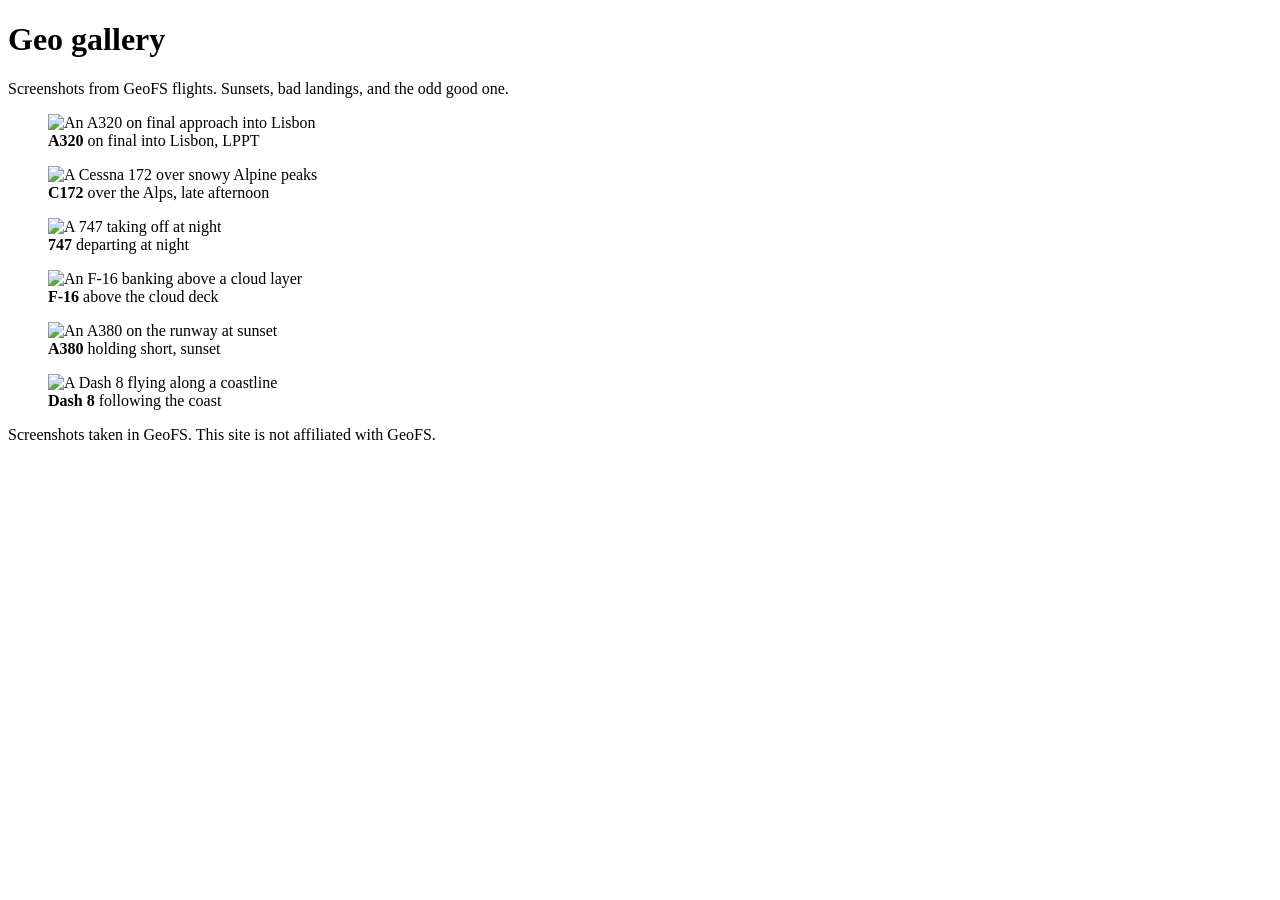
==== index.html @ 9a391cb3 "Create index.html" ====
<!DOCTYPE html>
<html lang="en">
<head>
  <meta charset="utf-8">
  <meta name="viewport" content="width=device-width, initial-scale=1">
  <title>Geo gallery</title>
  <link rel="preconnect" href="https://fonts.googleapis.com">
  <link rel="preconnect" href="https://fonts.gstatic.com" crossorigin>
  <link href="https://fonts.googleapis.com/css2?family=Barlow:wght@400;500;600&family=Barlow+Semi+Condensed:wght@600;700&display=swap" rel="stylesheet">
  <link rel="stylesheet" href="style.css">
</head>
<body>

<header class="top">
  <h1>Geo gallery</h1>
  <p>Screenshots from GeoFS flights. Sunsets, bad landings, and the odd good one.</p>
</header>

<main class="wall">

  <figure>
    <img src="photos/a320-lisbon.jpg" width="1600" height="900" alt="An A320 on final approach into Lisbon">
    <figcaption><b>A320</b> on final into Lisbon, LPPT</figcaption>
  </figure>

  <figure>
    <img src="photos/c172-alps.jpg" width="1200" height="1600" alt="A Cessna 172 over snowy Alpine peaks">
    <figcaption><b>C172</b> over the Alps, late afternoon</figcaption>
  </figure>

  <figure>
    <img src="photos/b747-night.jpg" width="1600" height="900" alt="A 747 taking off at night">
    <figcaption><b>747</b> departing at night</figcaption>
  </figure>

  <figure>
    <img src="photos/f16-clouds.jpg" width="1600" height="1000" alt="An F-16 banking above a cloud layer">
    <figcaption><b>F-16</b> above the cloud deck</figcaption>
  </figure>

  <figure>
    <img src="photos/a380-sunset.jpg" width="1400" height="1400" alt="An A380 on the runway at sunset">
    <figcaption><b>A380</b> holding short, sunset</figcaption>
  </figure>

  <figure>
    <img src="photos/dash8-coast.jpg" width="1600" height="900" alt="A Dash 8 flying along a coastline">
    <figcaption><b>Dash 8</b> following the coast</figcaption>
  </figure>

</main>

<footer>
  <p>Screenshots taken in GeoFS. This site is not affiliated with GeoFS.</p>
</footer>

</body>
</html>
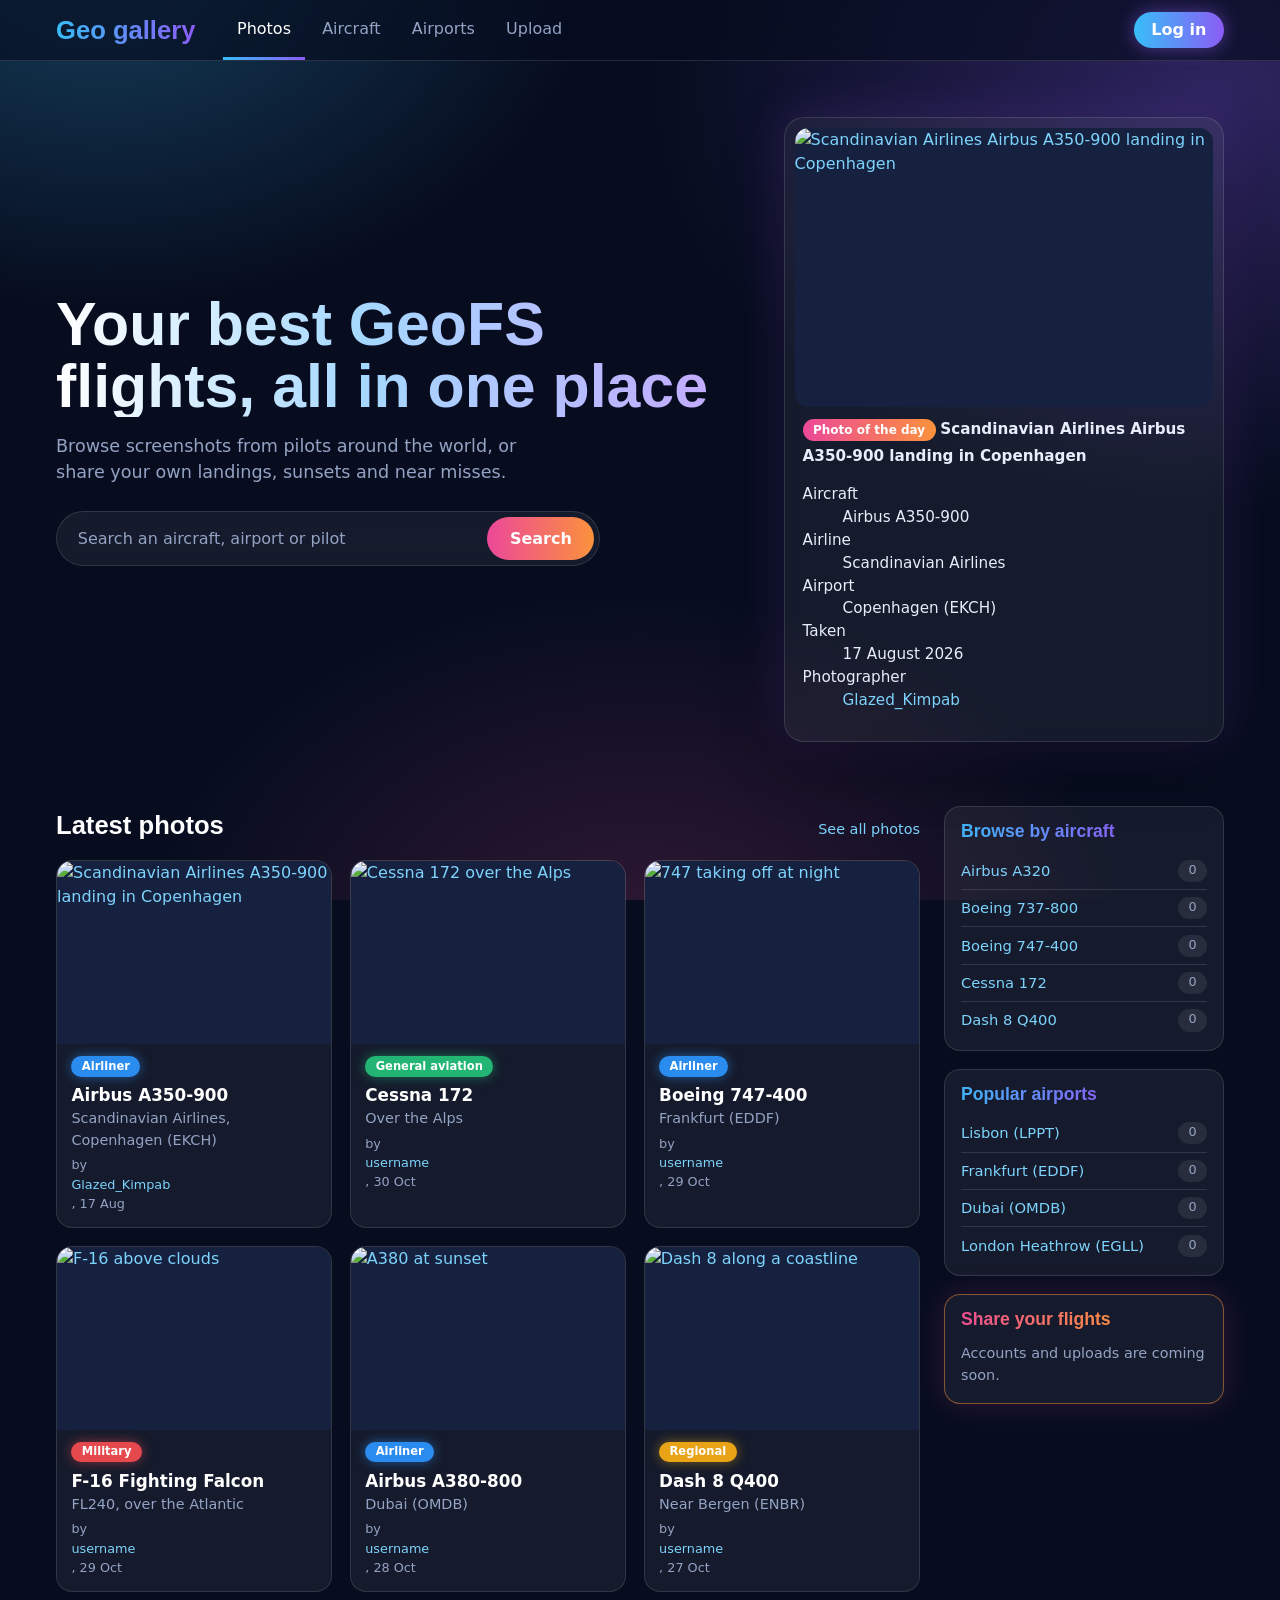
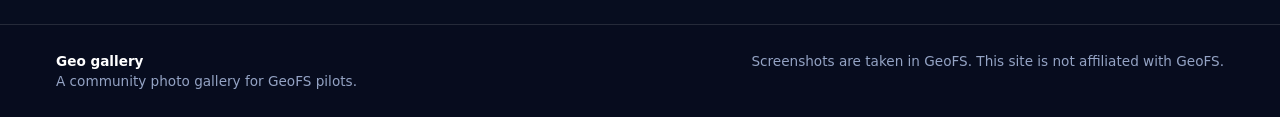
==== commit b0c26e28: "Update index.html" ====
--- a/index.html
+++ b/index.html
@@ -3,7 +3,7 @@
 <head>
   <meta charset="utf-8">
   <meta name="viewport" content="width=device-width, initial-scale=1">
-  <title>Geo gallery</title>
+  <title>Geo gallery - GeoFS photos</title>
   <link rel="preconnect" href="https://fonts.googleapis.com">
   <link rel="preconnect" href="https://fonts.gstatic.com" crossorigin>
   <link href="https://fonts.googleapis.com/css2?family=Barlow:wght@400;500;600&family=Barlow+Semi+Condensed:wght@600;700&display=swap" rel="stylesheet">
@@ -11,47 +11,157 @@
 </head>
 <body>
 
-<header class="top">
-  <h1>Geo gallery</h1>
-  <p>Screenshots from GeoFS flights. Sunsets, bad landings, and the odd good one.</p>
+<header class="site">
+  <div class="bar">
+    <a class="logo" href="index.html">Geo gallery</a>
+    <nav>
+      <a class="on" href="#latest">Photos</a>
+      <a href="#aircraft">Aircraft</a>
+      <a href="#airports">Airports</a>
+      <a href="#upload">Upload</a>
+    </nav>
+    <a class="login" href="#login">Log in</a>
+  </div>
 </header>
 
-<main class="wall">
+<section class="hero">
+  <div class="hero-in">
+    <div class="pitch">
+      <h1>Your best GeoFS flights, all in one place</h1>
+      <p>Browse screenshots from pilots around the world, or share your own landings, sunsets and near misses.</p>
+      <form class="search" action="#" onsubmit="return false">
+        <input type="search" placeholder="Search an aircraft, airport or pilot" aria-label="Search">
+        <button type="submit">Search</button>
+      </form>
+    </div>
 
-  <figure>
-    <img src="photos/a320-lisbon.jpg" width="1600" height="900" alt="An A320 on final approach into Lisbon">
-    <figcaption><b>A320</b> on final into Lisbon, LPPT</figcaption>
-  </figure>
+    <figure class="potd">
+      <a href="photos/Screenshot%202026-08-17%20185200.png"><img src="photos/Screenshot%202026-08-17%20185200.png" alt="Scandinavian Airlines Airbus A350-900 landing in Copenhagen"></a>
+      <figcaption>
+        <span class="label">Photo of the day</span>
+        <b class="title">Scandinavian Airlines Airbus A350-900 landing in Copenhagen</b>
+        <dl class="spec">
+          <div><dt>Aircraft</dt><dd>Airbus A350-900</dd></div>
+          <div><dt>Airline</dt><dd>Scandinavian Airlines</dd></div>
+          <div><dt>Airport</dt><dd>Copenhagen (EKCH)</dd></div>
+          <div><dt>Taken</dt><dd>17 August 2026</dd></div>
+          <div><dt>Photographer</dt><dd><a href="#">Glazed_Kimpab</a></dd></div>
+        </dl>
+      </figcaption>
+    </figure>
+  </div>
+</section>
 
-  <figure>
-    <img src="photos/c172-alps.jpg" width="1200" height="1600" alt="A Cessna 172 over snowy Alpine peaks">
-    <figcaption><b>C172</b> over the Alps, late afternoon</figcaption>
-  </figure>
+<div class="wrap">
 
-  <figure>
-    <img src="photos/b747-night.jpg" width="1600" height="900" alt="A 747 taking off at night">
-    <figcaption><b>747</b> departing at night</figcaption>
-  </figure>
+  <main id="latest">
+    <div class="head">
+      <h2>Latest photos</h2>
+      <a href="#">See all photos</a>
+    </div>
 
-  <figure>
-    <img src="photos/f16-clouds.jpg" width="1600" height="1000" alt="An F-16 banking above a cloud layer">
-    <figcaption><b>F-16</b> above the cloud deck</figcaption>
-  </figure>
+    <div class="grid">
 
-  <figure>
-    <img src="photos/a380-sunset.jpg" width="1400" height="1400" alt="An A380 on the runway at sunset">
-    <figcaption><b>A380</b> holding short, sunset</figcaption>
-  </figure>
+      <article class="card">
+        <a href="photos/Screenshot%202026-08-17%20185200.png"><img src="photos/Screenshot%202026-08-17%20185200.png" alt="Scandinavian Airlines A350-900 landing in Copenhagen"></a>
+        <div class="meta">
+          <span class="tag airliner">Airliner</span>
+          <a class="type" href="#">Airbus A350-900</a>
+          <span>Scandinavian Airlines, Copenhagen (EKCH)</span>
+          <span class="by">by <a href="#">Glazed_Kimpab</a>, 17 Aug</span>
+        </div>
+      </article>
 
-  <figure>
-    <img src="photos/dash8-coast.jpg" width="1600" height="900" alt="A Dash 8 flying along a coastline">
-    <figcaption><b>Dash 8</b> following the coast</figcaption>
-  </figure>
+      <article class="card">
+        <a href="photos/c172-alps.jpg"><img src="photos/c172-alps.jpg" alt="Cessna 172 over the Alps"></a>
+        <div class="meta">
+          <span class="tag ga">General aviation</span>
+          <a class="type" href="#">Cessna 172</a>
+          <span>Over the Alps</span>
+          <span class="by">by <a href="#">username</a>, 30 Oct</span>
+        </div>
+      </article>
 
-</main>
+      <article class="card">
+        <a href="photos/b747-night.jpg"><img src="photos/b747-night.jpg" alt="747 taking off at night"></a>
+        <div class="meta">
+          <span class="tag airliner">Airliner</span>
+          <a class="type" href="#">Boeing 747-400</a>
+          <span>Frankfurt (EDDF)</span>
+          <span class="by">by <a href="#">username</a>, 29 Oct</span>
+        </div>
+      </article>
 
-<footer>
-  <p>Screenshots taken in GeoFS. This site is not affiliated with GeoFS.</p>
+      <article class="card">
+        <a href="photos/f16-clouds.jpg"><img src="photos/f16-clouds.jpg" alt="F-16 above clouds"></a>
+        <div class="meta">
+          <span class="tag military">Military</span>
+          <a class="type" href="#">F-16 Fighting Falcon</a>
+          <span>FL240, over the Atlantic</span>
+          <span class="by">by <a href="#">username</a>, 29 Oct</span>
+        </div>
+      </article>
+
+      <article class="card">
+        <a href="photos/a380-sunset.jpg"><img src="photos/a380-sunset.jpg" alt="A380 at sunset"></a>
+        <div class="meta">
+          <span class="tag airliner">Airliner</span>
+          <a class="type" href="#">Airbus A380-800</a>
+          <span>Dubai (OMDB)</span>
+          <span class="by">by <a href="#">username</a>, 28 Oct</span>
+        </div>
+      </article>
+
+      <article class="card">
+        <a href="photos/dash8-coast.jpg"><img src="photos/dash8-coast.jpg" alt="Dash 8 along a coastline"></a>
+        <div class="meta">
+          <span class="tag regional">Regional</span>
+          <a class="type" href="#">Dash 8 Q400</a>
+          <span>Near Bergen (ENBR)</span>
+          <span class="by">by <a href="#">username</a>, 27 Oct</span>
+        </div>
+      </article>
+
+    </div>
+  </main>
+
+  <aside>
+
+    <section id="aircraft" class="box">
+      <h3>Browse by aircraft</h3>
+      <ul class="counts">
+        <li><a href="#">Airbus A320</a><span>0</span></li>
+        <li><a href="#">Boeing 737-800</a><span>0</span></li>
+        <li><a href="#">Boeing 747-400</a><span>0</span></li>
+        <li><a href="#">Cessna 172</a><span>0</span></li>
+        <li><a href="#">Dash 8 Q400</a><span>0</span></li>
+      </ul>
+    </section>
+
+    <section id="airports" class="box">
+      <h3>Popular airports</h3>
+      <ul class="counts">
+        <li><a href="#">Lisbon (LPPT)</a><span>0</span></li>
+        <li><a href="#">Frankfurt (EDDF)</a><span>0</span></li>
+        <li><a href="#">Dubai (OMDB)</a><span>0</span></li>
+        <li><a href="#">London Heathrow (EGLL)</a><span>0</span></li>
+      </ul>
+    </section>
+
+    <section id="upload" class="box orange">
+      <h3>Share your flights</h3>
+      <p>Accounts and uploads are coming soon.</p>
+    </section>
+
+  </aside>
+
+</div>
+
+<footer class="site-foot">
+  <div class="foot-in">
+    <p><b>Geo gallery</b><br>A community photo gallery for GeoFS pilots.</p>
+    <p>Screenshots are taken in GeoFS. This site is not affiliated with GeoFS.</p>
+  </div>
 </footer>
 
 </body>
--- a/style.css
+++ b/style.css
@@ -0,0 +1,363 @@
+:root {
+  --bg: #070d1f;
+  --ink: #e8edfb;
+  --muted: #94a3c4;
+  --glass: rgba(255, 255, 255, 0.06);
+  --glass-line: rgba(255, 255, 255, 0.12);
+  --cyan: #38bdf8;
+  --violet: #8b5cf6;
+  --pink: #ec4899;
+  --orange: #fb923c;
+  --grad: linear-gradient(90deg, var(--cyan), var(--violet));
+  --grad-hot: linear-gradient(90deg, var(--pink), var(--orange));
+
+  --c-airliner: #2b8cf0;
+  --c-ga: #22b573;
+  --c-military: #e5484d;
+  --c-regional: #e8a317;
+  --c-heli: #9b6bf2;
+}
+
+* { box-sizing: border-box; }
+
+body {
+  margin: 0;
+  min-height: 100vh;
+  background:
+    radial-gradient(700px 500px at 8% -5%, rgba(56, 189, 248, 0.28), transparent 70%),
+    radial-gradient(800px 600px at 95% 10%, rgba(139, 92, 246, 0.30), transparent 70%),
+    radial-gradient(700px 500px at 50% 105%, rgba(236, 72, 153, 0.18), transparent 70%),
+    var(--bg);
+  background-attachment: fixed;
+  color: var(--ink);
+  font-family: "Barlow", system-ui, sans-serif;
+  font-size: 1rem;
+  line-height: 1.5;
+}
+
+a { color: #7dd3fc; text-decoration: none; }
+a:hover { color: #fff; }
+img { display: block; width: 100%; background: #16213f; }
+
+/* glass top bar */
+.site {
+  position: sticky;
+  top: 0;
+  z-index: 10;
+  background: rgba(7, 13, 31, 0.65);
+  backdrop-filter: blur(14px);
+  -webkit-backdrop-filter: blur(14px);
+  border-bottom: 1px solid var(--glass-line);
+}
+
+.bar {
+  max-width: 1200px;
+  margin: 0 auto;
+  padding: 0 1rem;
+  height: 60px;
+  display: flex;
+  align-items: stretch;
+  gap: 1.75rem;
+}
+
+.logo {
+  display: flex;
+  align-items: center;
+  font-family: "Barlow Semi Condensed", "Barlow", sans-serif;
+  font-weight: 700;
+  font-size: 1.6rem;
+  background: var(--grad);
+  -webkit-background-clip: text;
+  background-clip: text;
+  color: transparent;
+}
+
+.bar nav { display: flex; gap: 0.25rem; }
+.bar nav a {
+  display: flex;
+  align-items: center;
+  padding: 0 0.85rem;
+  color: var(--muted);
+  font-weight: 500;
+  border-bottom: 3px solid transparent;
+  transition: color 0.2s;
+}
+.bar nav a:hover { color: #fff; }
+.bar nav a.on { color: #fff; border-image: var(--grad) 1; }
+
+.login {
+  margin-left: auto;
+  align-self: center;
+  padding: 0.4rem 1.1rem;
+  border-radius: 999px;
+  background: var(--grad);
+  color: #fff;
+  font-weight: 600;
+  box-shadow: 0 0 18px rgba(139, 92, 246, 0.5);
+  transition: transform 0.2s, box-shadow 0.2s;
+}
+.login:hover {
+  color: #fff;
+  transform: translateY(-1px);
+  box-shadow: 0 0 28px rgba(56, 189, 248, 0.7);
+}
+
+/* hero */
+.hero-in {
+  max-width: 1200px;
+  margin: 0 auto;
+  padding: 3.5rem 1rem 3rem;
+  display: grid;
+  grid-template-columns: 1fr 440px;
+  gap: 3rem;
+  align-items: center;
+}
+
+.pitch h1 {
+  margin: 0;
+  font-family: "Barlow Semi Condensed", "Barlow", sans-serif;
+  font-weight: 700;
+  font-size: clamp(2.2rem, 5vw, 3.8rem);
+  line-height: 1.02;
+  background: linear-gradient(90deg, #fff 0%, #a5d8ff 45%, #c4a8ff 100%);
+  -webkit-background-clip: text;
+  background-clip: text;
+  color: transparent;
+}
+
+.pitch p {
+  margin: 1rem 0 1.6rem;
+  max-width: 32rem;
+  font-size: 1.1rem;
+  color: var(--muted);
+}
+
+.search {
+  display: flex;
+  max-width: 34rem;
+  padding: 0.3rem;
+  background: var(--glass);
+  border: 1px solid var(--glass-line);
+  border-radius: 999px;
+  backdrop-filter: blur(10px);
+  -webkit-backdrop-filter: blur(10px);
+}
+.search:focus-within { border-color: var(--cyan); box-shadow: 0 0 20px rgba(56, 189, 248, 0.35); }
+.search input {
+  flex: 1;
+  min-width: 0;
+  padding: 0.6rem 1rem;
+  border: 0;
+  background: transparent;
+  color: var(--ink);
+  font: inherit;
+}
+.search input::placeholder { color: var(--muted); }
+.search input:focus { outline: none; }
+.search button {
+  padding: 0 1.4rem;
+  border: 0;
+  border-radius: 999px;
+  background: var(--grad-hot);
+  color: #fff;
+  font: inherit;
+  font-weight: 600;
+  cursor: pointer;
+  transition: filter 0.2s;
+}
+.search button:hover { filter: brightness(1.12); }
+
+/* photo of the day */
+.potd {
+  position: relative;
+  margin: 0;
+  padding: 0.6rem 0.6rem 0.9rem;
+  background: var(--glass);
+  border: 1px solid var(--glass-line);
+  border-radius: 20px;
+  box-shadow: 0 20px 60px rgba(0, 0, 0, 0.45), 0 0 50px rgba(139, 92, 246, 0.25);
+  backdrop-filter: blur(10px);
+  -webkit-backdrop-filter: blur(10px);
+}
+.potd img { aspect-ratio: 3 / 2; object-fit: cover; border-radius: 14px; }
+.potd figcaption { padding: 0.7rem 0.5rem 0; font-size: 0.95rem; }
+.potd .label {
+  display: inline-block;
+  margin-bottom: 0.3rem;
+  padding: 0.1rem 0.65rem;
+  border-radius: 999px;
+  background: var(--grad-hot);
+  color: #fff;
+  font-size: 0.75rem;
+  font-weight: 600;
+}
+.potd .by { display: block; color: var(--muted); font-size: 0.85rem; }
+
+/* layout */
+.wrap {
+  max-width: 1200px;
+  margin: 1rem auto 2rem;
+  padding: 0 1rem;
+  display: grid;
+  grid-template-columns: 1fr 280px;
+  gap: 1.5rem;
+  align-items: start;
+}
+
+h2, h3 { margin: 0; font-family: "Barlow Semi Condensed", "Barlow", sans-serif; }
+h2 { font-size: 1.6rem; color: #fff; }
+
+.head {
+  display: flex;
+  align-items: baseline;
+  justify-content: space-between;
+  margin-bottom: 1rem;
+}
+.head a { font-size: 0.9rem; font-weight: 500; }
+
+.grid {
+  display: grid;
+  grid-template-columns: repeat(3, 1fr);
+  gap: 1.1rem;
+}
+
+/* photo cards */
+.card {
+  overflow: hidden;
+  background: var(--glass);
+  border: 1px solid var(--glass-line);
+  border-radius: 16px;
+  transition: transform 0.25s, box-shadow 0.25s, border-color 0.25s;
+  animation: rise 0.6s ease both;
+}
+.card:nth-child(2) { animation-delay: 0.07s; }
+.card:nth-child(3) { animation-delay: 0.14s; }
+.card:nth-child(4) { animation-delay: 0.21s; }
+.card:nth-child(5) { animation-delay: 0.28s; }
+.card:nth-child(6) { animation-delay: 0.35s; }
+
+.card:hover {
+  transform: translateY(-6px);
+  border-color: rgba(125, 211, 252, 0.6);
+  box-shadow: 0 16px 40px rgba(0, 0, 0, 0.5), 0 0 30px rgba(56, 189, 248, 0.25);
+}
+
+.card a:first-child { display: block; overflow: hidden; }
+.card img {
+  aspect-ratio: 3 / 2;
+  object-fit: cover;
+  transition: transform 0.5s;
+}
+.card:hover img { transform: scale(1.06); }
+
+.meta {
+  display: flex;
+  flex-direction: column;
+  align-items: flex-start;
+  padding: 0.75rem 0.9rem 0.9rem;
+  font-size: 0.9rem;
+  color: var(--muted);
+}
+.meta .type { margin-top: 0.4rem; font-size: 1.05rem; font-weight: 600; color: #fff; }
+.meta .by { margin-top: 0.25rem; font-size: 0.8rem; }
+
+.tag {
+  padding: 0.1rem 0.65rem;
+  border-radius: 999px;
+  color: #fff;
+  font-size: 0.72rem;
+  font-weight: 600;
+}
+.airliner { background: var(--c-airliner); box-shadow: 0 0 12px rgba(43, 140, 240, 0.55); }
+.ga { background: var(--c-ga); box-shadow: 0 0 12px rgba(34, 181, 115, 0.55); }
+.military { background: var(--c-military); box-shadow: 0 0 12px rgba(229, 72, 77, 0.55); }
+.regional { background: var(--c-regional); box-shadow: 0 0 12px rgba(232, 163, 23, 0.5); }
+.heli { background: var(--c-heli); box-shadow: 0 0 12px rgba(155, 107, 242, 0.55); }
+
+/* sidebar */
+.box {
+  margin-bottom: 1.1rem;
+  overflow: hidden;
+  background: var(--glass);
+  border: 1px solid var(--glass-line);
+  border-radius: 16px;
+}
+
+.box h3 {
+  padding: 0.7rem 1rem 0.2rem;
+  font-size: 1.1rem;
+  background: var(--grad);
+  -webkit-background-clip: text;
+  background-clip: text;
+  color: transparent;
+  width: fit-content;
+}
+.box p { margin: 0; padding: 0.5rem 1rem 1rem; font-size: 0.9rem; color: var(--muted); }
+
+.box.orange {
+  border-color: rgba(251, 146, 60, 0.5);
+  box-shadow: 0 0 30px rgba(236, 72, 153, 0.18);
+}
+.box.orange h3 { background: var(--grad-hot); -webkit-background-clip: text; background-clip: text; }
+
+.counts { list-style: none; margin: 0; padding: 0.3rem 1rem 0.7rem; font-size: 0.92rem; }
+.counts li {
+  display: flex;
+  justify-content: space-between;
+  padding: 0.45rem 0;
+  border-top: 1px solid var(--glass-line);
+}
+.counts li:first-child { border-top: 0; }
+.counts span {
+  min-width: 1.8rem;
+  text-align: center;
+  padding: 0 0.4rem;
+  border-radius: 999px;
+  background: rgba(255, 255, 255, 0.08);
+  color: var(--muted);
+  font-size: 0.8rem;
+}
+
+/* footer */
+.site-foot { border-top: 1px solid var(--glass-line); background: rgba(7, 13, 31, 0.6); }
+.foot-in {
+  max-width: 1200px;
+  margin: 0 auto;
+  padding: 1.6rem 1rem;
+  display: flex;
+  justify-content: space-between;
+  gap: 2rem;
+  color: var(--muted);
+  font-size: 0.85rem;
+}
+.foot-in p { margin: 0; }
+.foot-in b { color: #fff; }
+
+a:focus-visible, input:focus-visible, button:focus-visible {
+  outline: 3px solid #ffc933;
+  outline-offset: 2px;
+}
+
+@keyframes rise {
+  from { opacity: 0; transform: translateY(18px); }
+  to { opacity: 1; transform: none; }
+}
+
+@media (prefers-reduced-motion: reduce) {
+  .card { animation: none; }
+  .card, .card img, .login { transition: none; }
+}
+
+@media (max-width: 950px) {
+  .hero-in { grid-template-columns: 1fr; gap: 2rem; padding-top: 2.2rem; }
+  .wrap { grid-template-columns: 1fr; }
+  .grid { grid-template-columns: repeat(2, 1fr); }
+}
+
+@media (max-width: 600px) {
+  .bar { gap: 0.5rem; }
+  .bar nav a { padding: 0 0.45rem; font-size: 0.9rem; }
+  .logo { font-size: 1.25rem; }
+  .grid { grid-template-columns: 1fr; }
+  .foot-in { flex-direction: column; gap: 1rem; }
+}
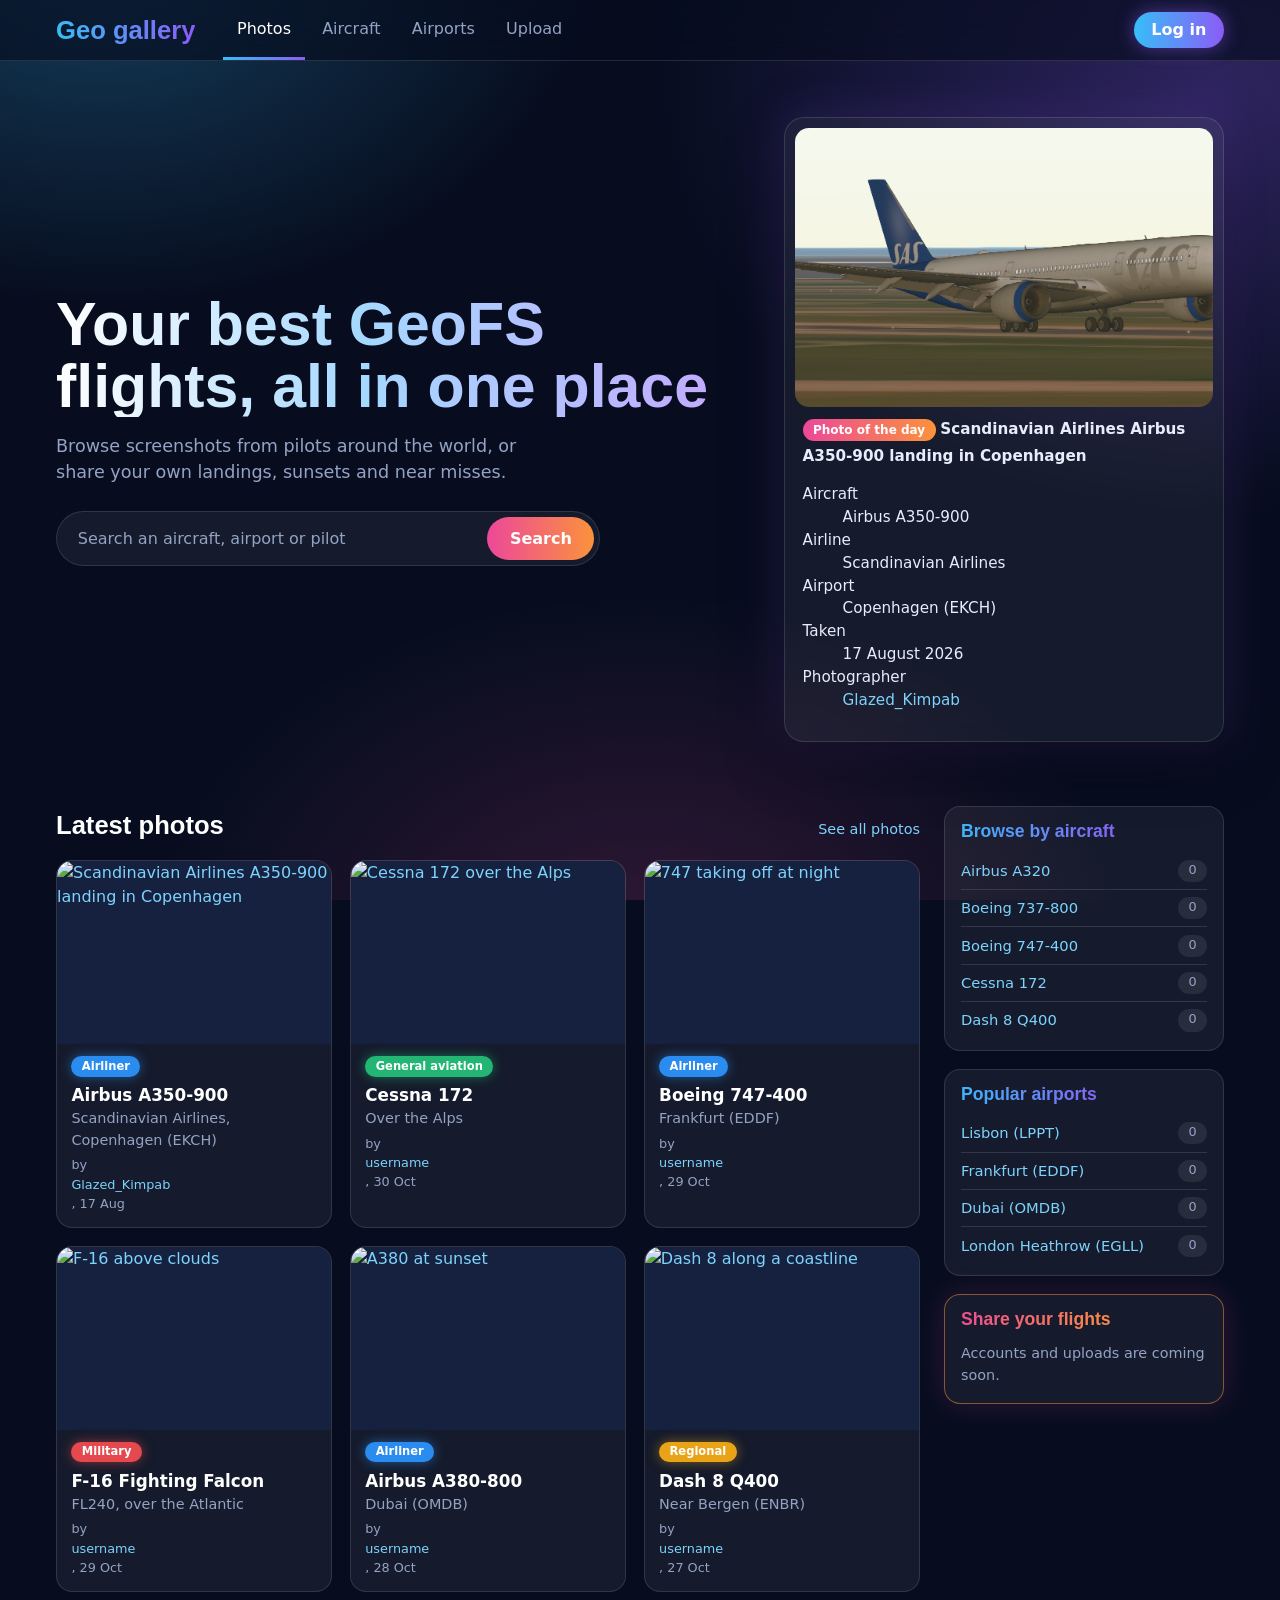
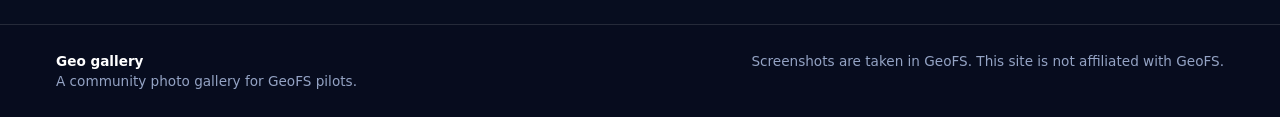
==== commit 6d9fdad2: "Update index.html" ====
--- a/index.html
+++ b/index.html
@@ -36,7 +36,7 @@
     </div>
 
     <figure class="potd">
-      <a href="photos/Screenshot%202026-08-17%20185200.png"><img src="photos/Screenshot%202026-08-17%20185200.png" alt="Scandinavian Airlines Airbus A350-900 landing in Copenhagen"></a>
+      <a href="Screenshot 2026-08-17 185200.png"><img src="Screenshot 2026-08-17 185200.png" alt="Scandinavian Airlines Airbus A350-900 landing in Copenhagen"></a>
       <figcaption>
         <span class="label">Photo of the day</span>
         <b class="title">Scandinavian Airlines Airbus A350-900 landing in Copenhagen</b>
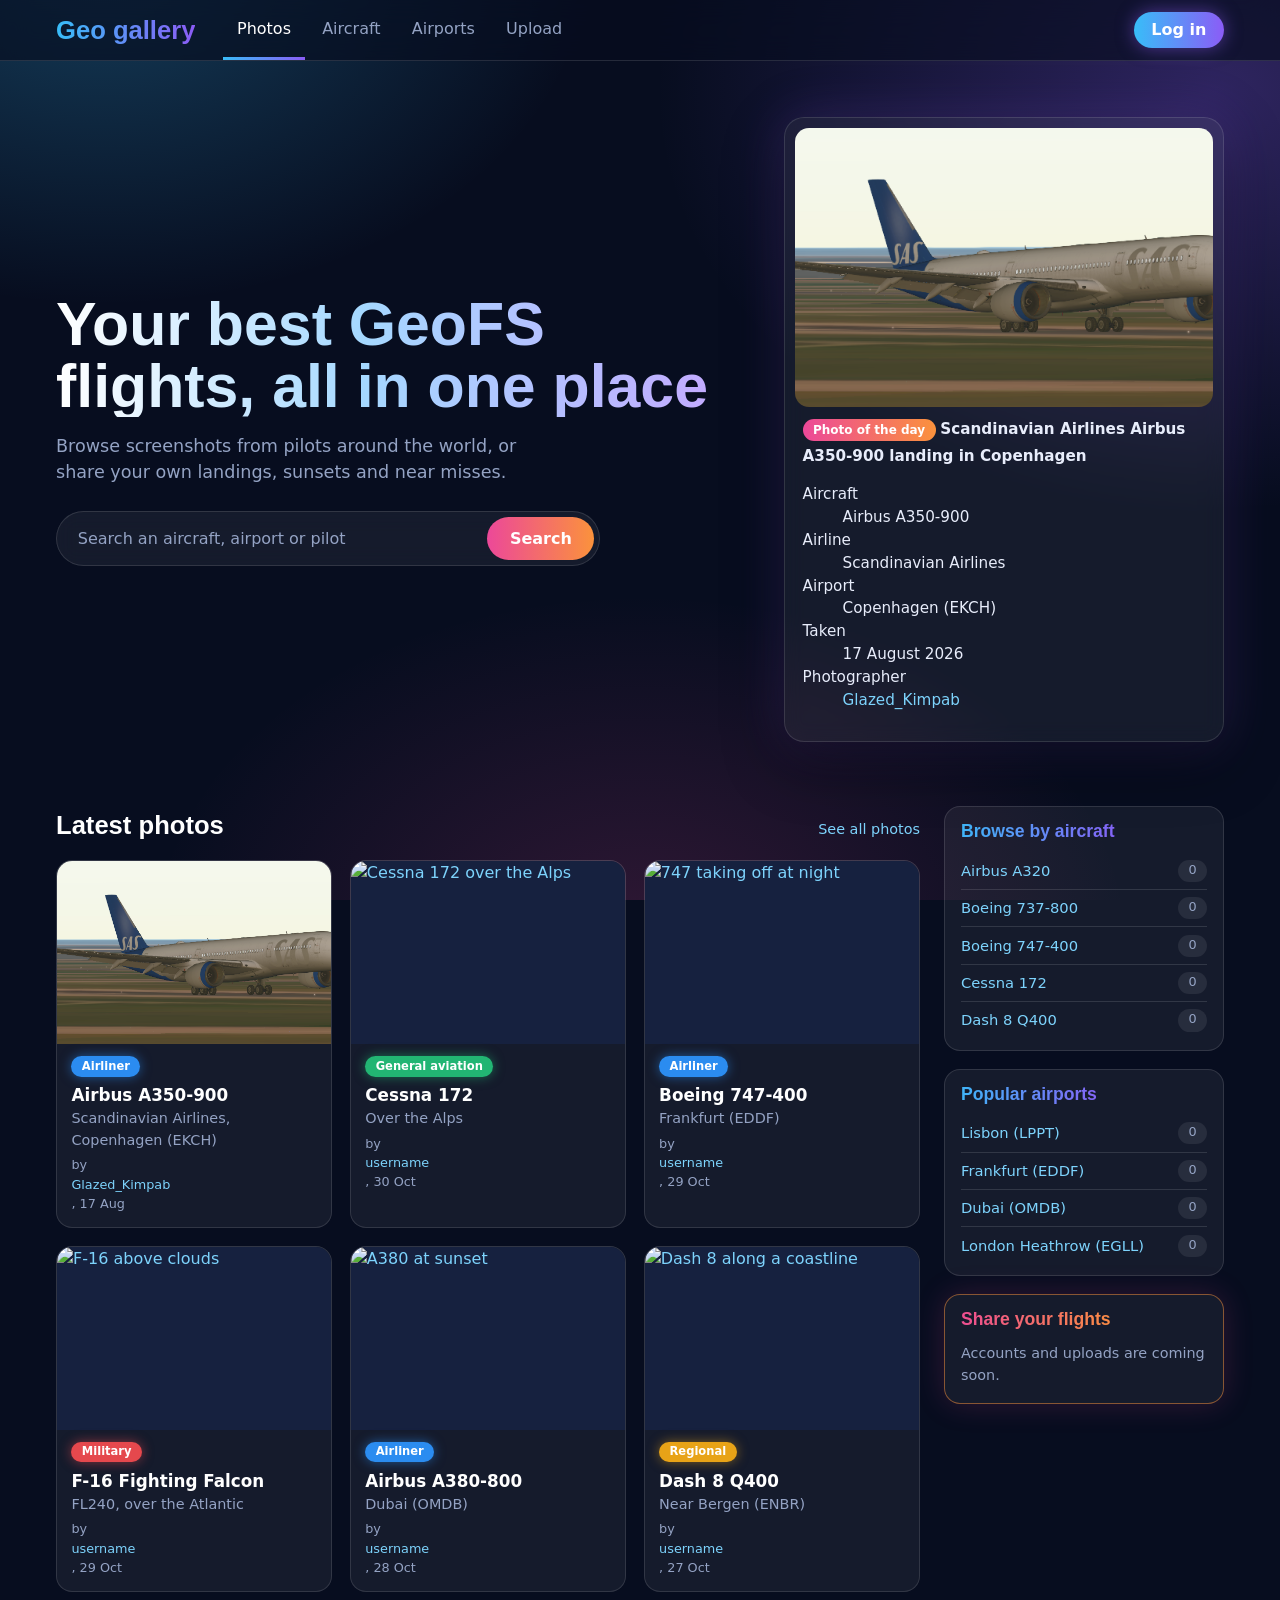
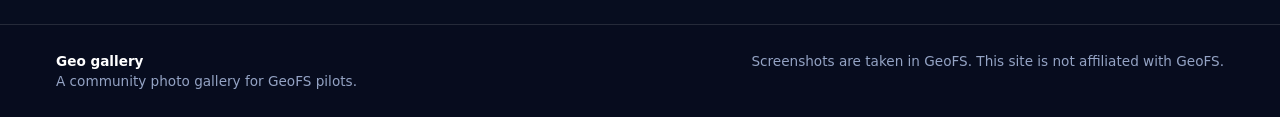
==== commit 1a3c231c: "Update index.html" ====
--- a/index.html
+++ b/index.html
@@ -63,7 +63,7 @@
     <div class="grid">
 
       <article class="card">
-        <a href="photos/Screenshot%202026-08-17%20185200.png"><img src="photos/Screenshot%202026-08-17%20185200.png" alt="Scandinavian Airlines A350-900 landing in Copenhagen"></a>
+        <a href="Screenshot 2026-08-17 185200.png"><img src="Screenshot 2026-08-17 185200.png" alt="Scandinavian Airlines A350-900 landing in Copenhagen"></a>
         <div class="meta">
           <span class="tag airliner">Airliner</span>
           <a class="type" href="#">Airbus A350-900</a>
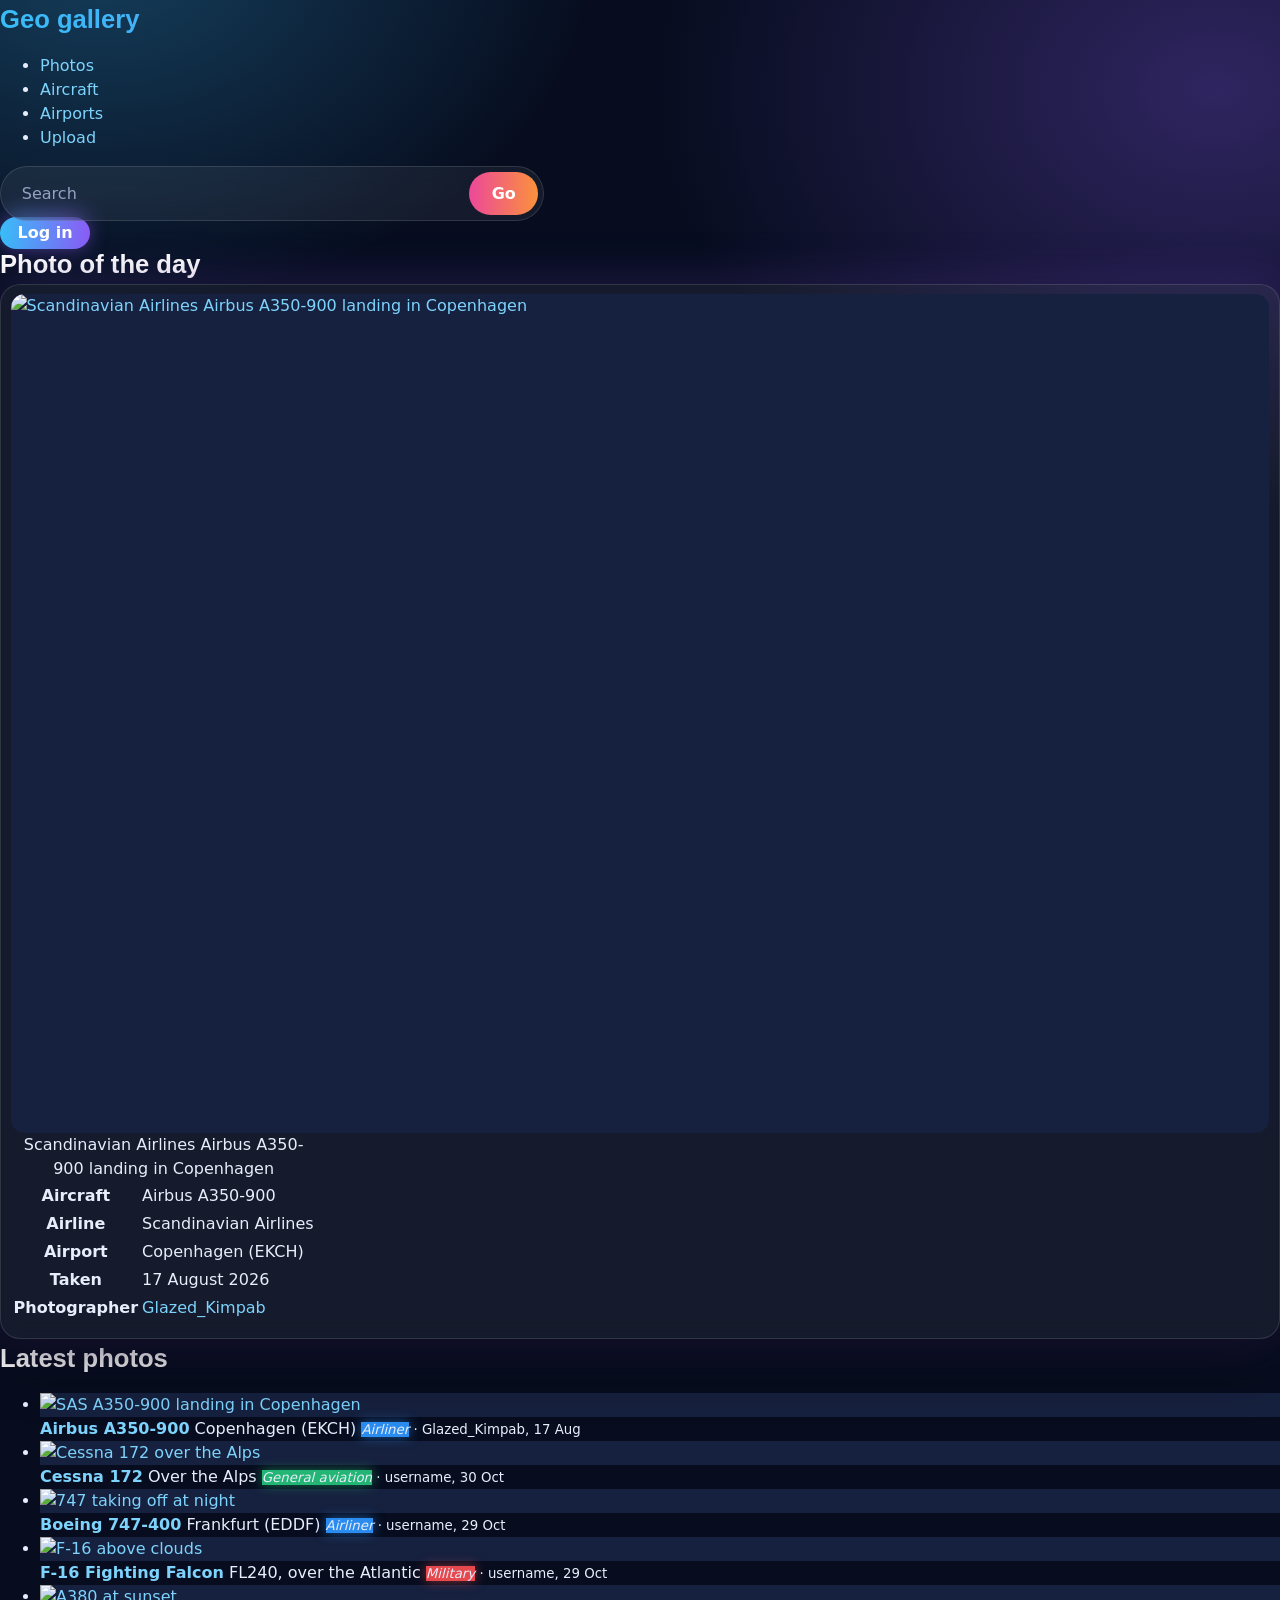
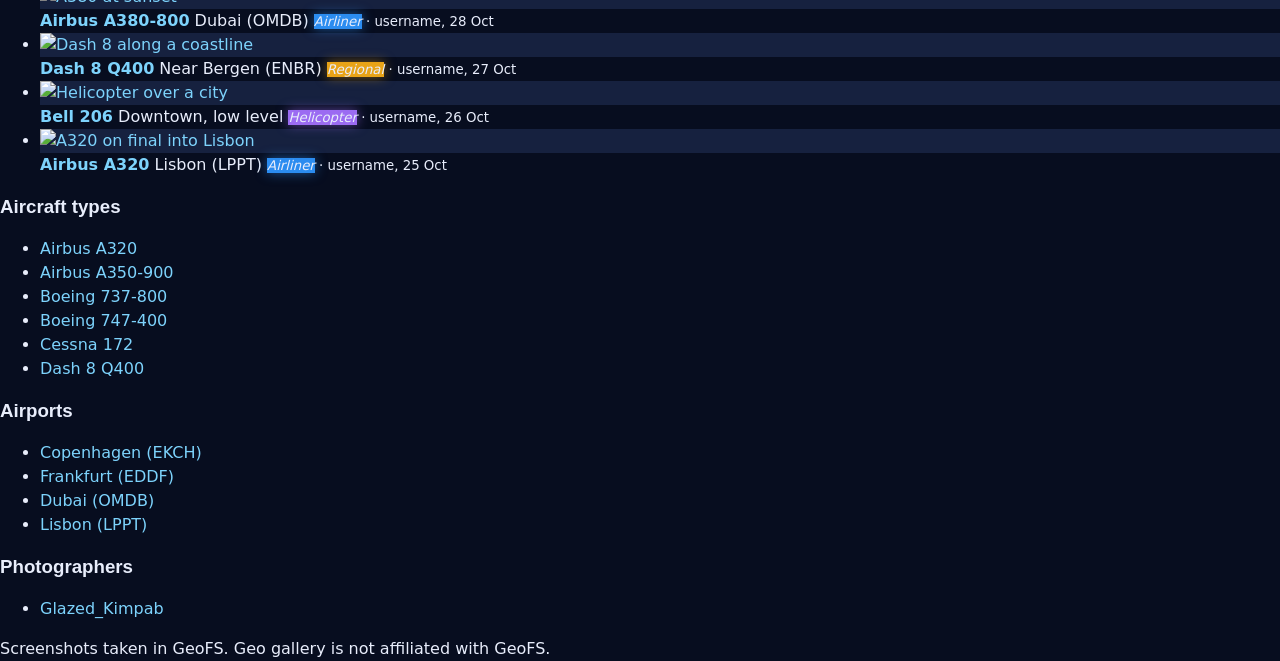
==== commit f412086b: "Update index.html" ====
--- a/index.html
+++ b/index.html
@@ -4,165 +4,139 @@
   <meta charset="utf-8">
   <meta name="viewport" content="width=device-width, initial-scale=1">
   <title>Geo gallery - GeoFS photos</title>
-  <link rel="preconnect" href="https://fonts.googleapis.com">
-  <link rel="preconnect" href="https://fonts.gstatic.com" crossorigin>
-  <link href="https://fonts.googleapis.com/css2?family=Barlow:wght@400;500;600&family=Barlow+Semi+Condensed:wght@600;700&display=swap" rel="stylesheet">
   <link rel="stylesheet" href="style.css">
 </head>
 <body>
 
-<header class="site">
-  <div class="bar">
+<div id="top">
+  <div class="top-in">
     <a class="logo" href="index.html">Geo gallery</a>
-    <nav>
-      <a class="on" href="#latest">Photos</a>
-      <a href="#aircraft">Aircraft</a>
-      <a href="#airports">Airports</a>
-      <a href="#upload">Upload</a>
-    </nav>
+    <ul class="menu">
+      <li><a class="on" href="#latest">Photos</a></li>
+      <li><a href="#aircraft">Aircraft</a></li>
+      <li><a href="#airports">Airports</a></li>
+      <li><a href="#upload">Upload</a></li>
+    </ul>
+    <form class="search" action="#" onsubmit="return false">
+      <input type="text" placeholder="Search" aria-label="Search">
+      <button type="submit">Go</button>
+    </form>
     <a class="login" href="#login">Log in</a>
   </div>
-</header>
+</div>
 
-<section class="hero">
-  <div class="hero-in">
-    <div class="pitch">
-      <h1>Your best GeoFS flights, all in one place</h1>
-      <p>Browse screenshots from pilots around the world, or share your own landings, sunsets and near misses.</p>
-      <form class="search" action="#" onsubmit="return false">
-        <input type="search" placeholder="Search an aircraft, airport or pilot" aria-label="Search">
-        <button type="submit">Search</button>
-      </form>
+<div class="page">
+
+  <div class="content">
+
+    <h2>Photo of the day</h2>
+    <div class="potd">
+      <a href="photos/Screenshot%202026-08-17%20185200.png"><img src="photos/Screenshot%202026-08-17%20185200.png" alt="Scandinavian Airlines Airbus A350-900 landing in Copenhagen"></a>
+      <table class="spec">
+        <caption>Scandinavian Airlines Airbus A350-900 landing in Copenhagen</caption>
+        <tr><th>Aircraft</th><td>Airbus A350-900</td></tr>
+        <tr><th>Airline</th><td>Scandinavian Airlines</td></tr>
+        <tr><th>Airport</th><td>Copenhagen (EKCH)</td></tr>
+        <tr><th>Taken</th><td>17 August 2026</td></tr>
+        <tr><th>Photographer</th><td><a href="#">Glazed_Kimpab</a></td></tr>
+      </table>
     </div>
 
-    <figure class="potd">
-      <a href="Screenshot 2026-08-17 185200.png"><img src="Screenshot 2026-08-17 185200.png" alt="Scandinavian Airlines Airbus A350-900 landing in Copenhagen"></a>
-      <figcaption>
-        <span class="label">Photo of the day</span>
-        <b class="title">Scandinavian Airlines Airbus A350-900 landing in Copenhagen</b>
-        <dl class="spec">
-          <div><dt>Aircraft</dt><dd>Airbus A350-900</dd></div>
-          <div><dt>Airline</dt><dd>Scandinavian Airlines</dd></div>
-          <div><dt>Airport</dt><dd>Copenhagen (EKCH)</dd></div>
-          <div><dt>Taken</dt><dd>17 August 2026</dd></div>
-          <div><dt>Photographer</dt><dd><a href="#">Glazed_Kimpab</a></dd></div>
-        </dl>
-      </figcaption>
-    </figure>
+    <h2 id="latest">Latest photos</h2>
+    <ul class="thumbs">
+
+      <li>
+        <a href="photos/Screenshot%202026-08-17%20185200.png"><img src="photos/Screenshot%202026-08-17%20185200.png" alt="SAS A350-900 landing in Copenhagen"></a>
+        <b><a href="#">Airbus A350-900</a></b>
+        <span>Copenhagen (EKCH)</span>
+        <small><i class="airliner">Airliner</i> &middot; Glazed_Kimpab, 17 Aug</small>
+      </li>
+
+      <li>
+        <a href="photos/c172-alps.jpg"><img src="photos/c172-alps.jpg" alt="Cessna 172 over the Alps"></a>
+        <b><a href="#">Cessna 172</a></b>
+        <span>Over the Alps</span>
+        <small><i class="ga">General aviation</i> &middot; username, 30 Oct</small>
+      </li>
+
+      <li>
+        <a href="photos/b747-night.jpg"><img src="photos/b747-night.jpg" alt="747 taking off at night"></a>
+        <b><a href="#">Boeing 747-400</a></b>
+        <span>Frankfurt (EDDF)</span>
+        <small><i class="airliner">Airliner</i> &middot; username, 29 Oct</small>
+      </li>
+
+      <li>
+        <a href="photos/f16-clouds.jpg"><img src="photos/f16-clouds.jpg" alt="F-16 above clouds"></a>
+        <b><a href="#">F-16 Fighting Falcon</a></b>
+        <span>FL240, over the Atlantic</span>
+        <small><i class="military">Military</i> &middot; username, 29 Oct</small>
+      </li>
+
+      <li>
+        <a href="photos/a380-sunset.jpg"><img src="photos/a380-sunset.jpg" alt="A380 at sunset"></a>
+        <b><a href="#">Airbus A380-800</a></b>
+        <span>Dubai (OMDB)</span>
+        <small><i class="airliner">Airliner</i> &middot; username, 28 Oct</small>
+      </li>
+
+      <li>
+        <a href="photos/dash8-coast.jpg"><img src="photos/dash8-coast.jpg" alt="Dash 8 along a coastline"></a>
+        <b><a href="#">Dash 8 Q400</a></b>
+        <span>Near Bergen (ENBR)</span>
+        <small><i class="regional">Regional</i> &middot; username, 27 Oct</small>
+      </li>
+
+      <li>
+        <a href="photos/heli-city.jpg"><img src="photos/heli-city.jpg" alt="Helicopter over a city"></a>
+        <b><a href="#">Bell 206</a></b>
+        <span>Downtown, low level</span>
+        <small><i class="heli">Helicopter</i> &middot; username, 26 Oct</small>
+      </li>
+
+      <li>
+        <a href="photos/a320-lisbon.jpg"><img src="photos/a320-lisbon.jpg" alt="A320 on final into Lisbon"></a>
+        <b><a href="#">Airbus A320</a></b>
+        <span>Lisbon (LPPT)</span>
+        <small><i class="airliner">Airliner</i> &middot; username, 25 Oct</small>
+      </li>
+
+    </ul>
+
   </div>
-</section>
 
-<div class="wrap">
+  <div class="side">
 
-  <main id="latest">
-    <div class="head">
-      <h2>Latest photos</h2>
-      <a href="#">See all photos</a>
-    </div>
+    <h3 id="aircraft">Aircraft types</h3>
+    <ul>
+      <li><a href="#">Airbus A320</a></li>
+      <li><a href="#">Airbus A350-900</a></li>
+      <li><a href="#">Boeing 737-800</a></li>
+      <li><a href="#">Boeing 747-400</a></li>
+      <li><a href="#">Cessna 172</a></li>
+      <li><a href="#">Dash 8 Q400</a></li>
+    </ul>
 
-    <div class="grid">
+    <h3 id="airports">Airports</h3>
+    <ul>
+      <li><a href="#">Copenhagen (EKCH)</a></li>
+      <li><a href="#">Frankfurt (EDDF)</a></li>
+      <li><a href="#">Dubai (OMDB)</a></li>
+      <li><a href="#">Lisbon (LPPT)</a></li>
+    </ul>
 
-      <article class="card">
-        <a href="Screenshot 2026-08-17 185200.png"><img src="Screenshot 2026-08-17 185200.png" alt="Scandinavian Airlines A350-900 landing in Copenhagen"></a>
-        <div class="meta">
-          <span class="tag airliner">Airliner</span>
-          <a class="type" href="#">Airbus A350-900</a>
-          <span>Scandinavian Airlines, Copenhagen (EKCH)</span>
-          <span class="by">by <a href="#">Glazed_Kimpab</a>, 17 Aug</span>
-        </div>
-      </article>
+    <h3 id="upload">Photographers</h3>
+    <ul>
+      <li><a href="#">Glazed_Kimpab</a></li>
+    </ul>
 
-      <article class="card">
-        <a href="photos/c172-alps.jpg"><img src="photos/c172-alps.jpg" alt="Cessna 172 over the Alps"></a>
-        <div class="meta">
-          <span class="tag ga">General aviation</span>
-          <a class="type" href="#">Cessna 172</a>
-          <span>Over the Alps</span>
-          <span class="by">by <a href="#">username</a>, 30 Oct</span>
-        </div>
-      </article>
-
-      <article class="card">
-        <a href="photos/b747-night.jpg"><img src="photos/b747-night.jpg" alt="747 taking off at night"></a>
-        <div class="meta">
-          <span class="tag airliner">Airliner</span>
-          <a class="type" href="#">Boeing 747-400</a>
-          <span>Frankfurt (EDDF)</span>
-          <span class="by">by <a href="#">username</a>, 29 Oct</span>
-        </div>
-      </article>
-
-      <article class="card">
-        <a href="photos/f16-clouds.jpg"><img src="photos/f16-clouds.jpg" alt="F-16 above clouds"></a>
-        <div class="meta">
-          <span class="tag military">Military</span>
-          <a class="type" href="#">F-16 Fighting Falcon</a>
-          <span>FL240, over the Atlantic</span>
-          <span class="by">by <a href="#">username</a>, 29 Oct</span>
-        </div>
-      </article>
-
-      <article class="card">
-        <a href="photos/a380-sunset.jpg"><img src="photos/a380-sunset.jpg" alt="A380 at sunset"></a>
-        <div class="meta">
-          <span class="tag airliner">Airliner</span>
-          <a class="type" href="#">Airbus A380-800</a>
-          <span>Dubai (OMDB)</span>
-          <span class="by">by <a href="#">username</a>, 28 Oct</span>
-        </div>
-      </article>
-
-      <article class="card">
-        <a href="photos/dash8-coast.jpg"><img src="photos/dash8-coast.jpg" alt="Dash 8 along a coastline"></a>
-        <div class="meta">
-          <span class="tag regional">Regional</span>
-          <a class="type" href="#">Dash 8 Q400</a>
-          <span>Near Bergen (ENBR)</span>
-          <span class="by">by <a href="#">username</a>, 27 Oct</span>
-        </div>
-      </article>
-
-    </div>
-  </main>
-
-  <aside>
-
-    <section id="aircraft" class="box">
-      <h3>Browse by aircraft</h3>
-      <ul class="counts">
-        <li><a href="#">Airbus A320</a><span>0</span></li>
-        <li><a href="#">Boeing 737-800</a><span>0</span></li>
-        <li><a href="#">Boeing 747-400</a><span>0</span></li>
-        <li><a href="#">Cessna 172</a><span>0</span></li>
-        <li><a href="#">Dash 8 Q400</a><span>0</span></li>
-      </ul>
-    </section>
-
-    <section id="airports" class="box">
-      <h3>Popular airports</h3>
-      <ul class="counts">
-        <li><a href="#">Lisbon (LPPT)</a><span>0</span></li>
-        <li><a href="#">Frankfurt (EDDF)</a><span>0</span></li>
-        <li><a href="#">Dubai (OMDB)</a><span>0</span></li>
-        <li><a href="#">London Heathrow (EGLL)</a><span>0</span></li>
-      </ul>
-    </section>
-
-    <section id="upload" class="box orange">
-      <h3>Share your flights</h3>
-      <p>Accounts and uploads are coming soon.</p>
-    </section>
-
-  </aside>
+  </div>
 
 </div>
 
-<footer class="site-foot">
-  <div class="foot-in">
-    <p><b>Geo gallery</b><br>A community photo gallery for GeoFS pilots.</p>
-    <p>Screenshots are taken in GeoFS. This site is not affiliated with GeoFS.</p>
-  </div>
-</footer>
+<div id="foot">
+  Screenshots taken in GeoFS. Geo gallery is not affiliated with GeoFS.
+</div>
 
 </body>
 </html>
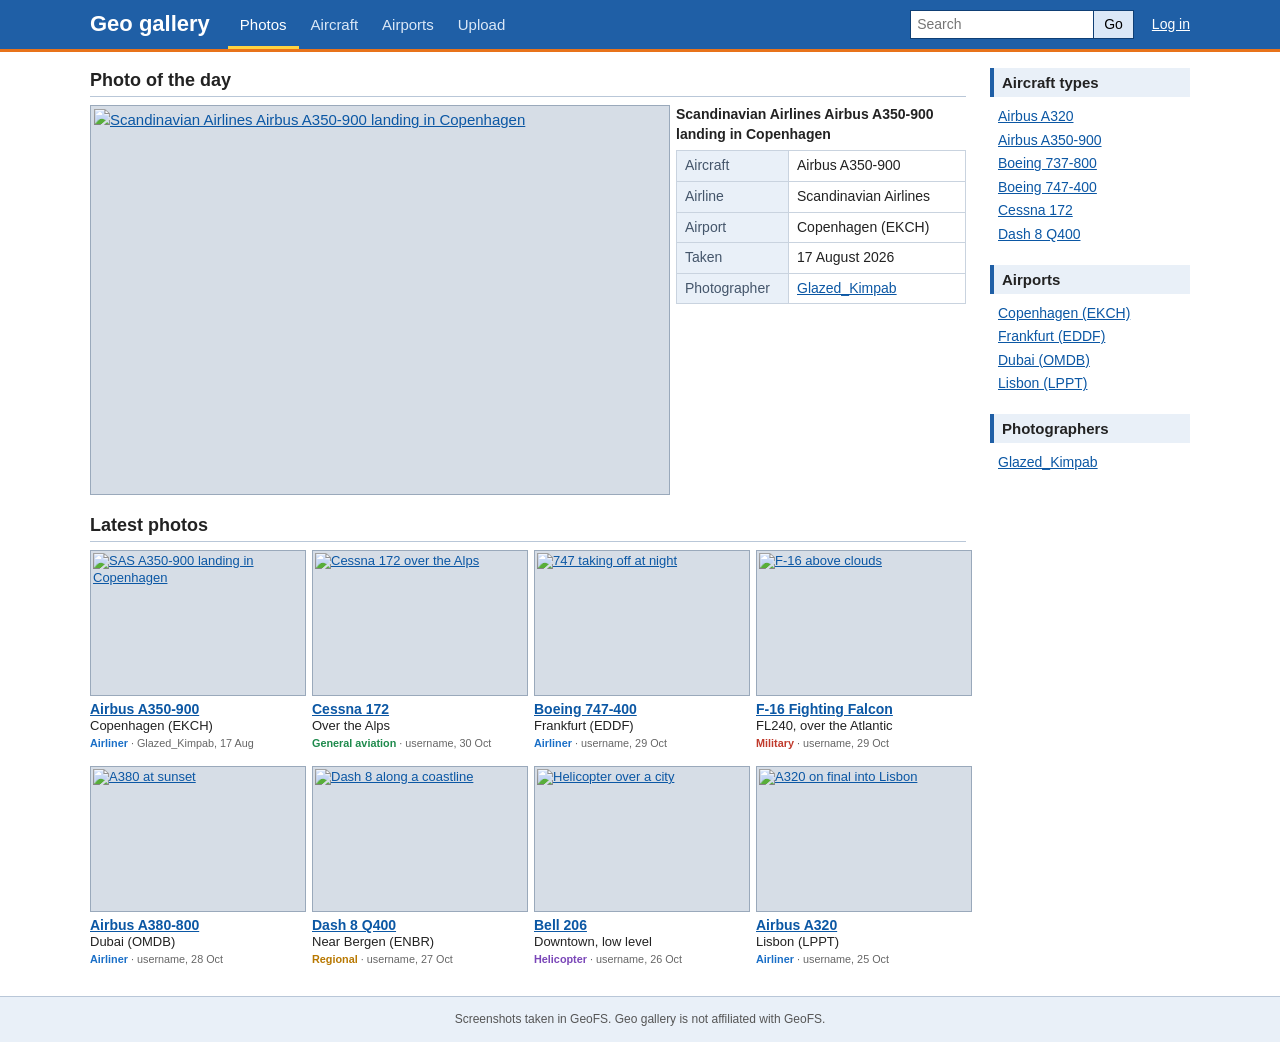
==== commit d24b9154: "Update index.html" ====
--- a/index.html
+++ b/index.html
@@ -31,7 +31,7 @@
 
     <h2>Photo of the day</h2>
     <div class="potd">
-      <a href="photos/Screenshot%202026-08-17%20185200.png"><img src="photos/Screenshot%202026-08-17%20185200.png" alt="Scandinavian Airlines Airbus A350-900 landing in Copenhagen"></a>
+      <a href="Screenshot 202026-08-17 20185200.png"><img src="Screenshot 202026-08-17 20185200.png" alt="Scandinavian Airlines Airbus A350-900 landing in Copenhagen"></a>
       <table class="spec">
         <caption>Scandinavian Airlines Airbus A350-900 landing in Copenhagen</caption>
         <tr><th>Aircraft</th><td>Airbus A350-900</td></tr>
@@ -46,7 +46,7 @@
     <ul class="thumbs">
 
       <li>
-        <a href="photos/Screenshot%202026-08-17%20185200.png"><img src="photos/Screenshot%202026-08-17%20185200.png" alt="SAS A350-900 landing in Copenhagen"></a>
+        <a href="Screenshot 202026-08-17 20185200.png"><img src="Screenshot 202026-08-17 20185200.png" alt="SAS A350-900 landing in Copenhagen"></a>
         <b><a href="#">Airbus A350-900</a></b>
         <span>Copenhagen (EKCH)</span>
         <small><i class="airliner">Airliner</i> &middot; Glazed_Kimpab, 17 Aug</small>
--- a/style.css
+++ b/style.css
@@ -1,363 +1,177 @@
-:root {
-  --bg: #070d1f;
-  --ink: #e8edfb;
-  --muted: #94a3c4;
-  --glass: rgba(255, 255, 255, 0.06);
-  --glass-line: rgba(255, 255, 255, 0.12);
-  --cyan: #38bdf8;
-  --violet: #8b5cf6;
-  --pink: #ec4899;
-  --orange: #fb923c;
-  --grad: linear-gradient(90deg, var(--cyan), var(--violet));
-  --grad-hot: linear-gradient(90deg, var(--pink), var(--orange));
-
-  --c-airliner: #2b8cf0;
-  --c-ga: #22b573;
-  --c-military: #e5484d;
-  --c-regional: #e8a317;
-  --c-heli: #9b6bf2;
+body {
+  margin: 0;
+  background: #fff;
+  color: #222;
+  font: 15px/1.4 Arial, Helvetica, sans-serif;
 }
 
-* { box-sizing: border-box; }
+a { color: #0b57a4; }
+a:hover { color: #c4500a; }
+img { display: block; max-width: 100%; }
 
-body {
-  margin: 0;
-  min-height: 100vh;
-  background:
-    radial-gradient(700px 500px at 8% -5%, rgba(56, 189, 248, 0.28), transparent 70%),
-    radial-gradient(800px 600px at 95% 10%, rgba(139, 92, 246, 0.30), transparent 70%),
-    radial-gradient(700px 500px at 50% 105%, rgba(236, 72, 153, 0.18), transparent 70%),
-    var(--bg);
-  background-attachment: fixed;
-  color: var(--ink);
-  font-family: "Barlow", system-ui, sans-serif;
-  font-size: 1rem;
-  line-height: 1.5;
-}
+/* top bar */
+#top { background: #1f5fa6; border-bottom: 3px solid #e8731a; }
 
-a { color: #7dd3fc; text-decoration: none; }
-a:hover { color: #fff; }
-img { display: block; width: 100%; background: #16213f; }
-
-/* glass top bar */
-.site {
-  position: sticky;
-  top: 0;
-  z-index: 10;
-  background: rgba(7, 13, 31, 0.65);
-  backdrop-filter: blur(14px);
-  -webkit-backdrop-filter: blur(14px);
-  border-bottom: 1px solid var(--glass-line);
-}
-
-.bar {
-  max-width: 1200px;
+.top-in {
+  max-width: 1100px;
   margin: 0 auto;
-  padding: 0 1rem;
-  height: 60px;
+  padding: 0 10px;
   display: flex;
-  align-items: stretch;
-  gap: 1.75rem;
+  align-items: center;
+  gap: 18px;
+  min-height: 46px;
 }
 
 .logo {
-  display: flex;
-  align-items: center;
-  font-family: "Barlow Semi Condensed", "Barlow", sans-serif;
-  font-weight: 700;
-  font-size: 1.6rem;
-  background: var(--grad);
-  -webkit-background-clip: text;
-  background-clip: text;
-  color: transparent;
+  color: #fff;
+  font-size: 22px;
+  font-weight: bold;
+  text-decoration: none;
+}
+.logo:hover { color: #fff; }
+
+.menu { list-style: none; margin: 0; padding: 0; display: flex; }
+.menu a {
+  display: block;
+  padding: 14px 12px 11px;
+  color: #dbe8f7;
+  text-decoration: none;
+  border-bottom: 3px solid transparent;
+}
+.menu a:hover { color: #fff; background: #2a6db8; }
+.menu a.on { color: #fff; border-bottom-color: #ffd23f; }
+
+.search { margin-left: auto; display: flex; }
+.search input {
+  width: 170px;
+  padding: 4px 6px;
+  border: 1px solid #0f3f75;
+  border-right: 0;
+  font: inherit;
+  font-size: 14px;
+}
+.search button {
+  padding: 4px 10px;
+  border: 1px solid #0f3f75;
+  background: #dbe8f7;
+  font: inherit;
+  font-size: 14px;
+  cursor: pointer;
 }
 
-.bar nav { display: flex; gap: 0.25rem; }
-.bar nav a {
+.login { color: #fff; font-size: 14px; }
+.login:hover { color: #ffd23f; }
+
+/* page */
+.page {
+  max-width: 1100px;
+  margin: 0 auto;
+  padding: 12px 10px 30px;
   display: flex;
-  align-items: center;
-  padding: 0 0.85rem;
-  color: var(--muted);
-  font-weight: 500;
-  border-bottom: 3px solid transparent;
-  transition: color 0.2s;
+  gap: 24px;
+  align-items: flex-start;
 }
-.bar nav a:hover { color: #fff; }
-.bar nav a.on { color: #fff; border-image: var(--grad) 1; }
+.content { flex: 1; min-width: 0; }
+.side { width: 200px; flex: none; }
 
-.login {
-  margin-left: auto;
-  align-self: center;
-  padding: 0.4rem 1.1rem;
-  border-radius: 999px;
-  background: var(--grad);
-  color: #fff;
-  font-weight: 600;
-  box-shadow: 0 0 18px rgba(139, 92, 246, 0.5);
-  transition: transform 0.2s, box-shadow 0.2s;
+h2, h3 { margin: 18px 0 8px; }
+h2 {
+  font-size: 18px;
+  padding-bottom: 3px;
+  border-bottom: 1px solid #b9c7d8;
 }
-.login:hover {
-  color: #fff;
-  transform: translateY(-1px);
-  box-shadow: 0 0 28px rgba(56, 189, 248, 0.7);
+.content h2:first-child { margin-top: 4px; }
+
+/* photo of the day */
+.potd { display: flex; gap: 14px; align-items: flex-start; }
+.potd > a { flex: 1; min-width: 0; }
+.potd img {
+  width: 100%;
+  aspect-ratio: 3 / 2;
+  object-fit: cover;
+  background: #d6dde6;
+  border: 1px solid #9aa9bb;
+  padding: 3px;
 }
 
-/* hero */
-.hero-in {
-  max-width: 1200px;
-  margin: 0 auto;
-  padding: 3.5rem 1rem 3rem;
+.spec {
+  width: 290px;
+  flex: none;
+  border-collapse: collapse;
+  font-size: 14px;
+}
+.spec caption {
+  text-align: left;
+  font-weight: bold;
+  padding: 0 0 6px;
+}
+.spec th, .spec td {
+  padding: 5px 8px;
+  border: 1px solid #c9d3df;
+  text-align: left;
+  vertical-align: top;
+}
+.spec th { width: 95px; background: #e9f0f8; font-weight: normal; color: #44556a; }
+
+/* thumbnails */
+.thumbs {
+  list-style: none;
+  margin: 0;
+  padding: 0;
   display: grid;
-  grid-template-columns: 1fr 440px;
-  gap: 3rem;
-  align-items: center;
+  grid-template-columns: repeat(4, 1fr);
+  gap: 16px 12px;
 }
 
-.pitch h1 {
-  margin: 0;
-  font-family: "Barlow Semi Condensed", "Barlow", sans-serif;
-  font-weight: 700;
-  font-size: clamp(2.2rem, 5vw, 3.8rem);
-  line-height: 1.02;
-  background: linear-gradient(90deg, #fff 0%, #a5d8ff 45%, #c4a8ff 100%);
-  -webkit-background-clip: text;
-  background-clip: text;
-  color: transparent;
+.thumbs li { font-size: 13px; line-height: 1.3; }
+.thumbs img {
+  width: 100%;
+  aspect-ratio: 3 / 2;
+  object-fit: cover;
+  background: #d6dde6;
+  border: 1px solid #9aa9bb;
+  padding: 2px;
+  margin-bottom: 4px;
+}
+.thumbs b, .thumbs span, .thumbs small { display: block; }
+.thumbs b { font-size: 14px; }
+.thumbs small { color: #666; margin-top: 1px; }
+.thumbs i { font-style: normal; font-weight: bold; }
+
+.airliner { color: #1a6fc7; }
+.ga { color: #1e8a4c; }
+.military { color: #c0392b; }
+.regional { color: #b87800; }
+.heli { color: #7a46b8; }
+
+/* side */
+.side h3 {
+  font-size: 15px;
+  padding: 4px 8px;
+  background: #e9f0f8;
+  border-left: 4px solid #1f5fa6;
+}
+.side h3:first-child { margin-top: 4px; }
+.side ul { list-style: none; margin: 0; padding: 0 0 0 8px; }
+.side li { padding: 2px 0; font-size: 14px; }
+
+/* footer */
+#foot {
+  padding: 14px 10px;
+  background: #e9f0f8;
+  border-top: 1px solid #b9c7d8;
+  font-size: 12px;
+  color: #555;
+  text-align: center;
 }
 
-.pitch p {
-  margin: 1rem 0 1.6rem;
-  max-width: 32rem;
-  font-size: 1.1rem;
-  color: var(--muted);
+@media (max-width: 850px) {
+  .page { flex-direction: column; }
+  .side { width: 100%; }
+  .potd { flex-direction: column; }
+  .potd > a, .spec { width: 100%; }
+  .thumbs { grid-template-columns: repeat(2, 1fr); }
+  .top-in { flex-wrap: wrap; padding: 8px 10px; gap: 8px 14px; }
+  .search { margin-left: 0; order: 5; width: 100%; }
+  .search input { flex: 1; }
 }
-
-.search {
-  display: flex;
-  max-width: 34rem;
-  padding: 0.3rem;
-  background: var(--glass);
-  border: 1px solid var(--glass-line);
-  border-radius: 999px;
-  backdrop-filter: blur(10px);
-  -webkit-backdrop-filter: blur(10px);
-}
-.search:focus-within { border-color: var(--cyan); box-shadow: 0 0 20px rgba(56, 189, 248, 0.35); }
-.search input {
-  flex: 1;
-  min-width: 0;
-  padding: 0.6rem 1rem;
-  border: 0;
-  background: transparent;
-  color: var(--ink);
-  font: inherit;
-}
-.search input::placeholder { color: var(--muted); }
-.search input:focus { outline: none; }
-.search button {
-  padding: 0 1.4rem;
-  border: 0;
-  border-radius: 999px;
-  background: var(--grad-hot);
-  color: #fff;
-  font: inherit;
-  font-weight: 600;
-  cursor: pointer;
-  transition: filter 0.2s;
-}
-.search button:hover { filter: brightness(1.12); }
-
-/* photo of the day */
-.potd {
-  position: relative;
-  margin: 0;
-  padding: 0.6rem 0.6rem 0.9rem;
-  background: var(--glass);
-  border: 1px solid var(--glass-line);
-  border-radius: 20px;
-  box-shadow: 0 20px 60px rgba(0, 0, 0, 0.45), 0 0 50px rgba(139, 92, 246, 0.25);
-  backdrop-filter: blur(10px);
-  -webkit-backdrop-filter: blur(10px);
-}
-.potd img { aspect-ratio: 3 / 2; object-fit: cover; border-radius: 14px; }
-.potd figcaption { padding: 0.7rem 0.5rem 0; font-size: 0.95rem; }
-.potd .label {
-  display: inline-block;
-  margin-bottom: 0.3rem;
-  padding: 0.1rem 0.65rem;
-  border-radius: 999px;
-  background: var(--grad-hot);
-  color: #fff;
-  font-size: 0.75rem;
-  font-weight: 600;
-}
-.potd .by { display: block; color: var(--muted); font-size: 0.85rem; }
-
-/* layout */
-.wrap {
-  max-width: 1200px;
-  margin: 1rem auto 2rem;
-  padding: 0 1rem;
-  display: grid;
-  grid-template-columns: 1fr 280px;
-  gap: 1.5rem;
-  align-items: start;
-}
-
-h2, h3 { margin: 0; font-family: "Barlow Semi Condensed", "Barlow", sans-serif; }
-h2 { font-size: 1.6rem; color: #fff; }
-
-.head {
-  display: flex;
-  align-items: baseline;
-  justify-content: space-between;
-  margin-bottom: 1rem;
-}
-.head a { font-size: 0.9rem; font-weight: 500; }
-
-.grid {
-  display: grid;
-  grid-template-columns: repeat(3, 1fr);
-  gap: 1.1rem;
-}
-
-/* photo cards */
-.card {
-  overflow: hidden;
-  background: var(--glass);
-  border: 1px solid var(--glass-line);
-  border-radius: 16px;
-  transition: transform 0.25s, box-shadow 0.25s, border-color 0.25s;
-  animation: rise 0.6s ease both;
-}
-.card:nth-child(2) { animation-delay: 0.07s; }
-.card:nth-child(3) { animation-delay: 0.14s; }
-.card:nth-child(4) { animation-delay: 0.21s; }
-.card:nth-child(5) { animation-delay: 0.28s; }
-.card:nth-child(6) { animation-delay: 0.35s; }
-
-.card:hover {
-  transform: translateY(-6px);
-  border-color: rgba(125, 211, 252, 0.6);
-  box-shadow: 0 16px 40px rgba(0, 0, 0, 0.5), 0 0 30px rgba(56, 189, 248, 0.25);
-}
-
-.card a:first-child { display: block; overflow: hidden; }
-.card img {
-  aspect-ratio: 3 / 2;
-  object-fit: cover;
-  transition: transform 0.5s;
-}
-.card:hover img { transform: scale(1.06); }
-
-.meta {
-  display: flex;
-  flex-direction: column;
-  align-items: flex-start;
-  padding: 0.75rem 0.9rem 0.9rem;
-  font-size: 0.9rem;
-  color: var(--muted);
-}
-.meta .type { margin-top: 0.4rem; font-size: 1.05rem; font-weight: 600; color: #fff; }
-.meta .by { margin-top: 0.25rem; font-size: 0.8rem; }
-
-.tag {
-  padding: 0.1rem 0.65rem;
-  border-radius: 999px;
-  color: #fff;
-  font-size: 0.72rem;
-  font-weight: 600;
-}
-.airliner { background: var(--c-airliner); box-shadow: 0 0 12px rgba(43, 140, 240, 0.55); }
-.ga { background: var(--c-ga); box-shadow: 0 0 12px rgba(34, 181, 115, 0.55); }
-.military { background: var(--c-military); box-shadow: 0 0 12px rgba(229, 72, 77, 0.55); }
-.regional { background: var(--c-regional); box-shadow: 0 0 12px rgba(232, 163, 23, 0.5); }
-.heli { background: var(--c-heli); box-shadow: 0 0 12px rgba(155, 107, 242, 0.55); }
-
-/* sidebar */
-.box {
-  margin-bottom: 1.1rem;
-  overflow: hidden;
-  background: var(--glass);
-  border: 1px solid var(--glass-line);
-  border-radius: 16px;
-}
-
-.box h3 {
-  padding: 0.7rem 1rem 0.2rem;
-  font-size: 1.1rem;
-  background: var(--grad);
-  -webkit-background-clip: text;
-  background-clip: text;
-  color: transparent;
-  width: fit-content;
-}
-.box p { margin: 0; padding: 0.5rem 1rem 1rem; font-size: 0.9rem; color: var(--muted); }
-
-.box.orange {
-  border-color: rgba(251, 146, 60, 0.5);
-  box-shadow: 0 0 30px rgba(236, 72, 153, 0.18);
-}
-.box.orange h3 { background: var(--grad-hot); -webkit-background-clip: text; background-clip: text; }
-
-.counts { list-style: none; margin: 0; padding: 0.3rem 1rem 0.7rem; font-size: 0.92rem; }
-.counts li {
-  display: flex;
-  justify-content: space-between;
-  padding: 0.45rem 0;
-  border-top: 1px solid var(--glass-line);
-}
-.counts li:first-child { border-top: 0; }
-.counts span {
-  min-width: 1.8rem;
-  text-align: center;
-  padding: 0 0.4rem;
-  border-radius: 999px;
-  background: rgba(255, 255, 255, 0.08);
-  color: var(--muted);
-  font-size: 0.8rem;
-}
-
-/* footer */
-.site-foot { border-top: 1px solid var(--glass-line); background: rgba(7, 13, 31, 0.6); }
-.foot-in {
-  max-width: 1200px;
-  margin: 0 auto;
-  padding: 1.6rem 1rem;
-  display: flex;
-  justify-content: space-between;
-  gap: 2rem;
-  color: var(--muted);
-  font-size: 0.85rem;
-}
-.foot-in p { margin: 0; }
-.foot-in b { color: #fff; }
-
-a:focus-visible, input:focus-visible, button:focus-visible {
-  outline: 3px solid #ffc933;
-  outline-offset: 2px;
-}
-
-@keyframes rise {
-  from { opacity: 0; transform: translateY(18px); }
-  to { opacity: 1; transform: none; }
-}
-
-@media (prefers-reduced-motion: reduce) {
-  .card { animation: none; }
-  .card, .card img, .login { transition: none; }
-}
-
-@media (max-width: 950px) {
-  .hero-in { grid-template-columns: 1fr; gap: 2rem; padding-top: 2.2rem; }
-  .wrap { grid-template-columns: 1fr; }
-  .grid { grid-template-columns: repeat(2, 1fr); }
-}
-
-@media (max-width: 600px) {
-  .bar { gap: 0.5rem; }
-  .bar nav a { padding: 0 0.45rem; font-size: 0.9rem; }
-  .logo { font-size: 1.25rem; }
-  .grid { grid-template-columns: 1fr; }
-  .foot-in { flex-direction: column; gap: 1rem; }
-}
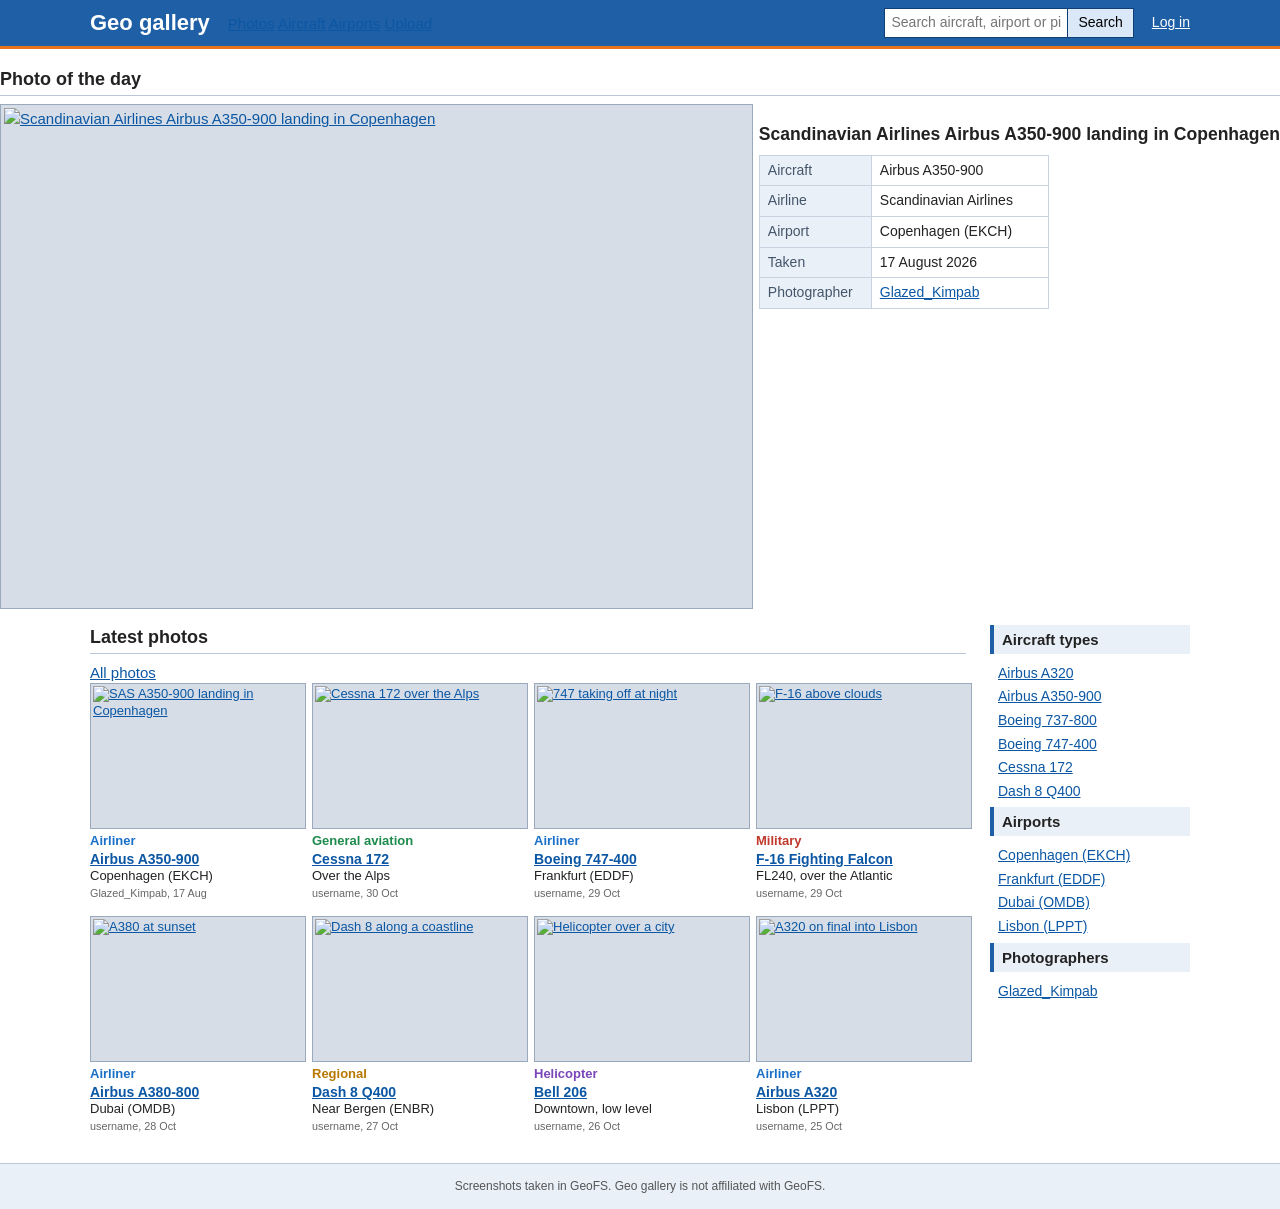
==== commit 335de37b: "Update index.html" ====
--- a/index.html
+++ b/index.html
@@ -4,139 +4,182 @@
   <meta charset="utf-8">
   <meta name="viewport" content="width=device-width, initial-scale=1">
   <title>Geo gallery - GeoFS photos</title>
+  <link rel="preconnect" href="https://fonts.googleapis.com">
+  <link rel="preconnect" href="https://fonts.gstatic.com" crossorigin>
+  <link href="https://fonts.googleapis.com/css2?family=Barlow:wght@400;500;600&family=Barlow+Semi+Condensed:wght@600;700&display=swap" rel="stylesheet">
   <link rel="stylesheet" href="style.css">
 </head>
 <body>
 
-<div id="top">
+<header id="top">
   <div class="top-in">
     <a class="logo" href="index.html">Geo gallery</a>
-    <ul class="menu">
-      <li><a class="on" href="#latest">Photos</a></li>
-      <li><a href="#aircraft">Aircraft</a></li>
-      <li><a href="#airports">Airports</a></li>
-      <li><a href="#upload">Upload</a></li>
-    </ul>
+    <nav>
+      <a class="on" href="#latest">Photos</a>
+      <a href="#aircraft">Aircraft</a>
+      <a href="#airports">Airports</a>
+      <a href="#upload">Upload</a>
+    </nav>
     <form class="search" action="#" onsubmit="return false">
-      <input type="text" placeholder="Search" aria-label="Search">
-      <button type="submit">Go</button>
+      <input type="text" placeholder="Search aircraft, airport or pilot" aria-label="Search">
+      <button type="submit">Search</button>
     </form>
     <a class="login" href="#login">Log in</a>
   </div>
-</div>
+</header>
+
+<section class="band">
+  <div class="band-in">
+    <h2>Photo of the day</h2>
+    <div class="potd">
+      <a class="big" href="Screenshot 202026-08-17 20185200.png">
+        <img src="Screenshot 202026-08-17 20185200.png" alt="Scandinavian Airlines Airbus A350-900 landing in Copenhagen">
+      </a>
+      <div class="info">
+        <h3>Scandinavian Airlines Airbus A350-900 landing in Copenhagen</h3>
+        <table class="spec">
+          <tr><th>Aircraft</th><td>Airbus A350-900</td></tr>
+          <tr><th>Airline</th><td>Scandinavian Airlines</td></tr>
+          <tr><th>Airport</th><td>Copenhagen (EKCH)</td></tr>
+          <tr><th>Taken</th><td>17 August 2026</td></tr>
+          <tr><th>Photographer</th><td><a href="#">Glazed_Kimpab</a></td></tr>
+        </table>
+      </div>
+    </div>
+  </div>
+</section>
 
 <div class="page">
 
-  <div class="content">
-
-    <h2>Photo of the day</h2>
-    <div class="potd">
-      <a href="Screenshot 202026-08-17 20185200.png"><img src="Screenshot 202026-08-17 20185200.png" alt="Scandinavian Airlines Airbus A350-900 landing in Copenhagen"></a>
-      <table class="spec">
-        <caption>Scandinavian Airlines Airbus A350-900 landing in Copenhagen</caption>
-        <tr><th>Aircraft</th><td>Airbus A350-900</td></tr>
-        <tr><th>Airline</th><td>Scandinavian Airlines</td></tr>
-        <tr><th>Airport</th><td>Copenhagen (EKCH)</td></tr>
-        <tr><th>Taken</th><td>17 August 2026</td></tr>
-        <tr><th>Photographer</th><td><a href="#">Glazed_Kimpab</a></td></tr>
-      </table>
+  <main class="content">
+    <div class="head">
+      <h2 id="latest">Latest photos</h2>
+      <a href="#">All photos</a>
     </div>
 
-    <h2 id="latest">Latest photos</h2>
     <ul class="thumbs">
 
       <li>
         <a href="Screenshot 202026-08-17 20185200.png"><img src="Screenshot 202026-08-17 20185200.png" alt="SAS A350-900 landing in Copenhagen"></a>
-        <b><a href="#">Airbus A350-900</a></b>
-        <span>Copenhagen (EKCH)</span>
-        <small><i class="airliner">Airliner</i> &middot; Glazed_Kimpab, 17 Aug</small>
+        <div class="cap">
+          <i class="cat airliner">Airliner</i>
+          <b><a href="#">Airbus A350-900</a></b>
+          <span>Copenhagen (EKCH)</span>
+          <small>Glazed_Kimpab, 17 Aug</small>
+        </div>
       </li>
 
       <li>
         <a href="photos/c172-alps.jpg"><img src="photos/c172-alps.jpg" alt="Cessna 172 over the Alps"></a>
-        <b><a href="#">Cessna 172</a></b>
-        <span>Over the Alps</span>
-        <small><i class="ga">General aviation</i> &middot; username, 30 Oct</small>
+        <div class="cap">
+          <i class="cat ga">General aviation</i>
+          <b><a href="#">Cessna 172</a></b>
+          <span>Over the Alps</span>
+          <small>username, 30 Oct</small>
+        </div>
       </li>
 
       <li>
         <a href="photos/b747-night.jpg"><img src="photos/b747-night.jpg" alt="747 taking off at night"></a>
-        <b><a href="#">Boeing 747-400</a></b>
-        <span>Frankfurt (EDDF)</span>
-        <small><i class="airliner">Airliner</i> &middot; username, 29 Oct</small>
+        <div class="cap">
+          <i class="cat airliner">Airliner</i>
+          <b><a href="#">Boeing 747-400</a></b>
+          <span>Frankfurt (EDDF)</span>
+          <small>username, 29 Oct</small>
+        </div>
       </li>
 
       <li>
         <a href="photos/f16-clouds.jpg"><img src="photos/f16-clouds.jpg" alt="F-16 above clouds"></a>
-        <b><a href="#">F-16 Fighting Falcon</a></b>
-        <span>FL240, over the Atlantic</span>
-        <small><i class="military">Military</i> &middot; username, 29 Oct</small>
+        <div class="cap">
+          <i class="cat military">Military</i>
+          <b><a href="#">F-16 Fighting Falcon</a></b>
+          <span>FL240, over the Atlantic</span>
+          <small>username, 29 Oct</small>
+        </div>
       </li>
 
       <li>
         <a href="photos/a380-sunset.jpg"><img src="photos/a380-sunset.jpg" alt="A380 at sunset"></a>
-        <b><a href="#">Airbus A380-800</a></b>
-        <span>Dubai (OMDB)</span>
-        <small><i class="airliner">Airliner</i> &middot; username, 28 Oct</small>
+        <div class="cap">
+          <i class="cat airliner">Airliner</i>
+          <b><a href="#">Airbus A380-800</a></b>
+          <span>Dubai (OMDB)</span>
+          <small>username, 28 Oct</small>
+        </div>
       </li>
 
       <li>
         <a href="photos/dash8-coast.jpg"><img src="photos/dash8-coast.jpg" alt="Dash 8 along a coastline"></a>
-        <b><a href="#">Dash 8 Q400</a></b>
-        <span>Near Bergen (ENBR)</span>
-        <small><i class="regional">Regional</i> &middot; username, 27 Oct</small>
+        <div class="cap">
+          <i class="cat regional">Regional</i>
+          <b><a href="#">Dash 8 Q400</a></b>
+          <span>Near Bergen (ENBR)</span>
+          <small>username, 27 Oct</small>
+        </div>
       </li>
 
       <li>
         <a href="photos/heli-city.jpg"><img src="photos/heli-city.jpg" alt="Helicopter over a city"></a>
-        <b><a href="#">Bell 206</a></b>
-        <span>Downtown, low level</span>
-        <small><i class="heli">Helicopter</i> &middot; username, 26 Oct</small>
+        <div class="cap">
+          <i class="cat heli">Helicopter</i>
+          <b><a href="#">Bell 206</a></b>
+          <span>Downtown, low level</span>
+          <small>username, 26 Oct</small>
+        </div>
       </li>
 
       <li>
         <a href="photos/a320-lisbon.jpg"><img src="photos/a320-lisbon.jpg" alt="A320 on final into Lisbon"></a>
-        <b><a href="#">Airbus A320</a></b>
-        <span>Lisbon (LPPT)</span>
-        <small><i class="airliner">Airliner</i> &middot; username, 25 Oct</small>
+        <div class="cap">
+          <i class="cat airliner">Airliner</i>
+          <b><a href="#">Airbus A320</a></b>
+          <span>Lisbon (LPPT)</span>
+          <small>username, 25 Oct</small>
+        </div>
       </li>
 
     </ul>
+  </main>
 
-  </div>
+  <aside class="side">
 
-  <div class="side">
+    <section class="box">
+      <h3 id="aircraft">Aircraft types</h3>
+      <ul>
+        <li><a href="#">Airbus A320</a></li>
+        <li><a href="#">Airbus A350-900</a></li>
+        <li><a href="#">Boeing 737-800</a></li>
+        <li><a href="#">Boeing 747-400</a></li>
+        <li><a href="#">Cessna 172</a></li>
+        <li><a href="#">Dash 8 Q400</a></li>
+      </ul>
+    </section>
 
-    <h3 id="aircraft">Aircraft types</h3>
-    <ul>
-      <li><a href="#">Airbus A320</a></li>
-      <li><a href="#">Airbus A350-900</a></li>
-      <li><a href="#">Boeing 737-800</a></li>
-      <li><a href="#">Boeing 747-400</a></li>
-      <li><a href="#">Cessna 172</a></li>
-      <li><a href="#">Dash 8 Q400</a></li>
-    </ul>
+    <section class="box">
+      <h3 id="airports">Airports</h3>
+      <ul>
+        <li><a href="#">Copenhagen (EKCH)</a></li>
+        <li><a href="#">Frankfurt (EDDF)</a></li>
+        <li><a href="#">Dubai (OMDB)</a></li>
+        <li><a href="#">Lisbon (LPPT)</a></li>
+      </ul>
+    </section>
 
-    <h3 id="airports">Airports</h3>
-    <ul>
-      <li><a href="#">Copenhagen (EKCH)</a></li>
-      <li><a href="#">Frankfurt (EDDF)</a></li>
-      <li><a href="#">Dubai (OMDB)</a></li>
-      <li><a href="#">Lisbon (LPPT)</a></li>
-    </ul>
+    <section class="box">
+      <h3 id="upload">Photographers</h3>
+      <ul>
+        <li><a href="#">Glazed_Kimpab</a></li>
+      </ul>
+    </section>
 
-    <h3 id="upload">Photographers</h3>
-    <ul>
-      <li><a href="#">Glazed_Kimpab</a></li>
-    </ul>
-
-  </div>
+  </aside>
 
 </div>
 
-<div id="foot">
+<footer id="foot">
   Screenshots taken in GeoFS. Geo gallery is not affiliated with GeoFS.
-</div>
+</footer>
 
 </body>
 </html>
